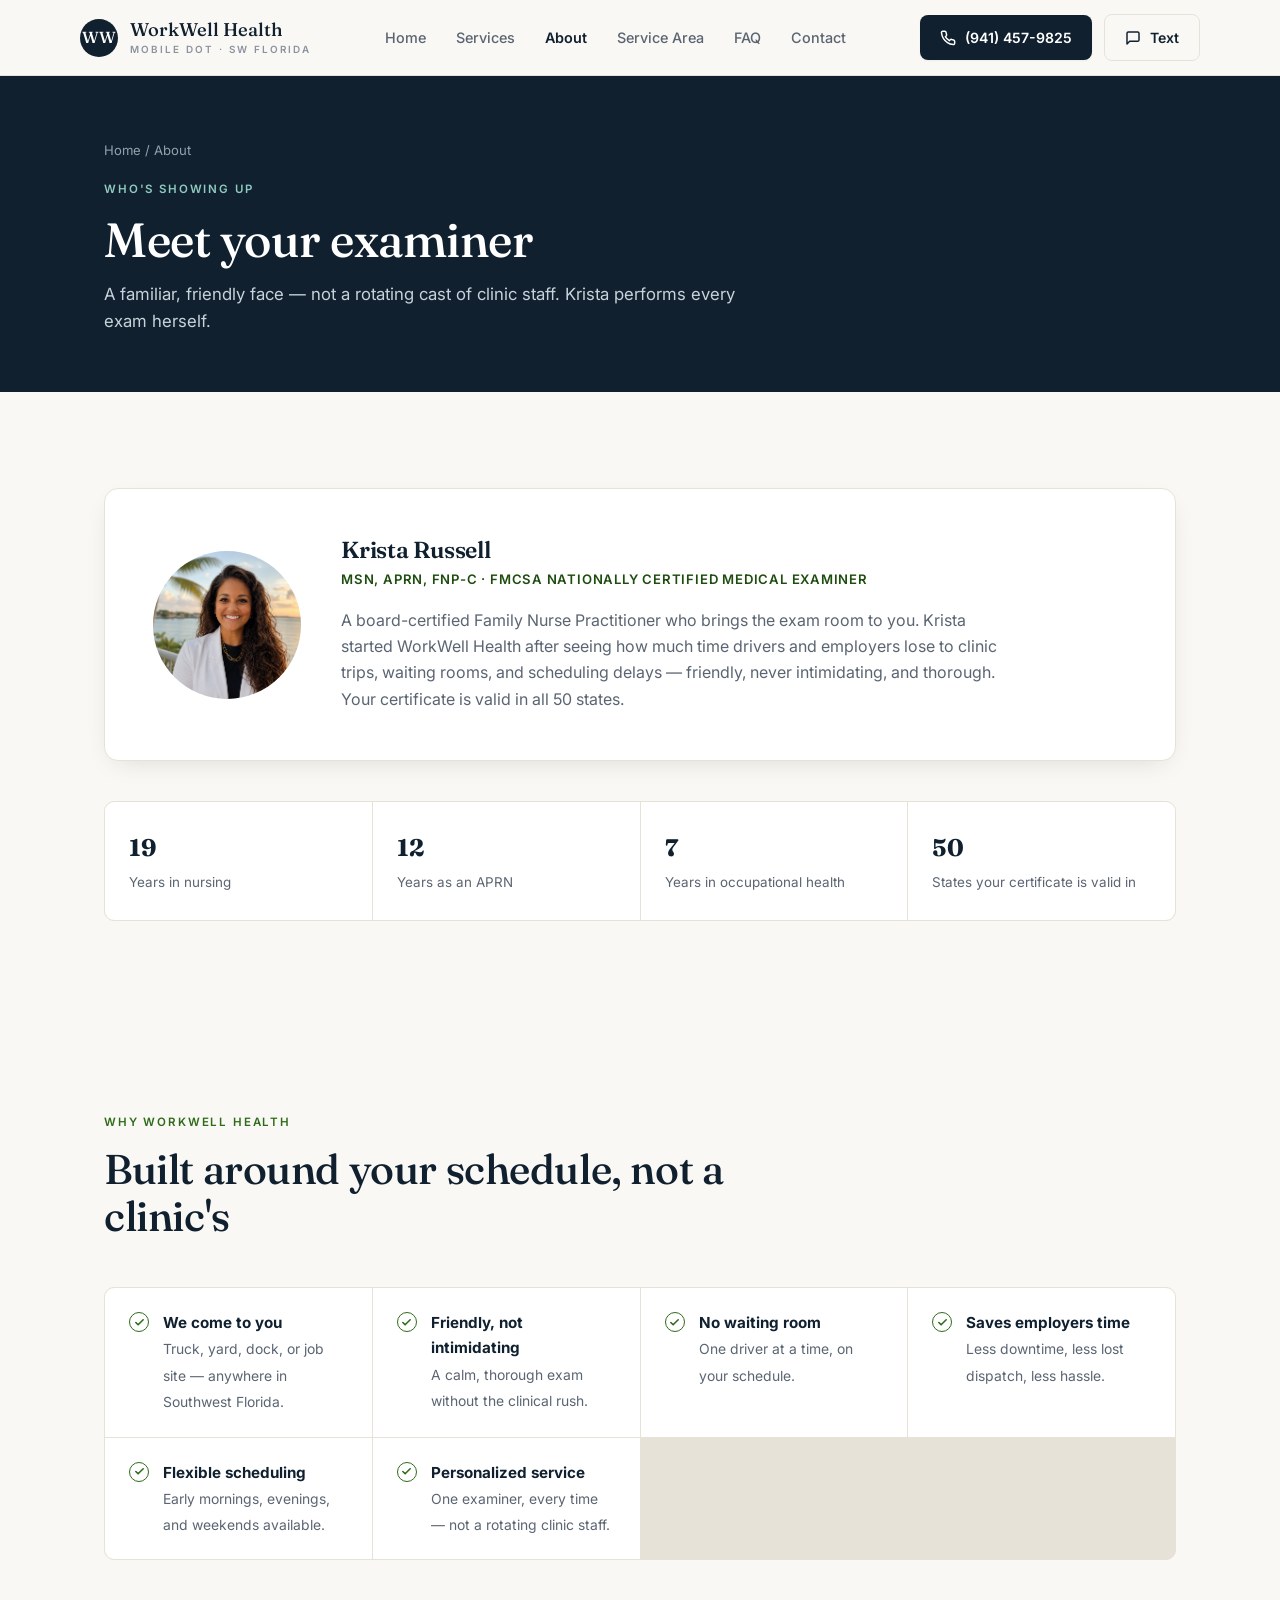
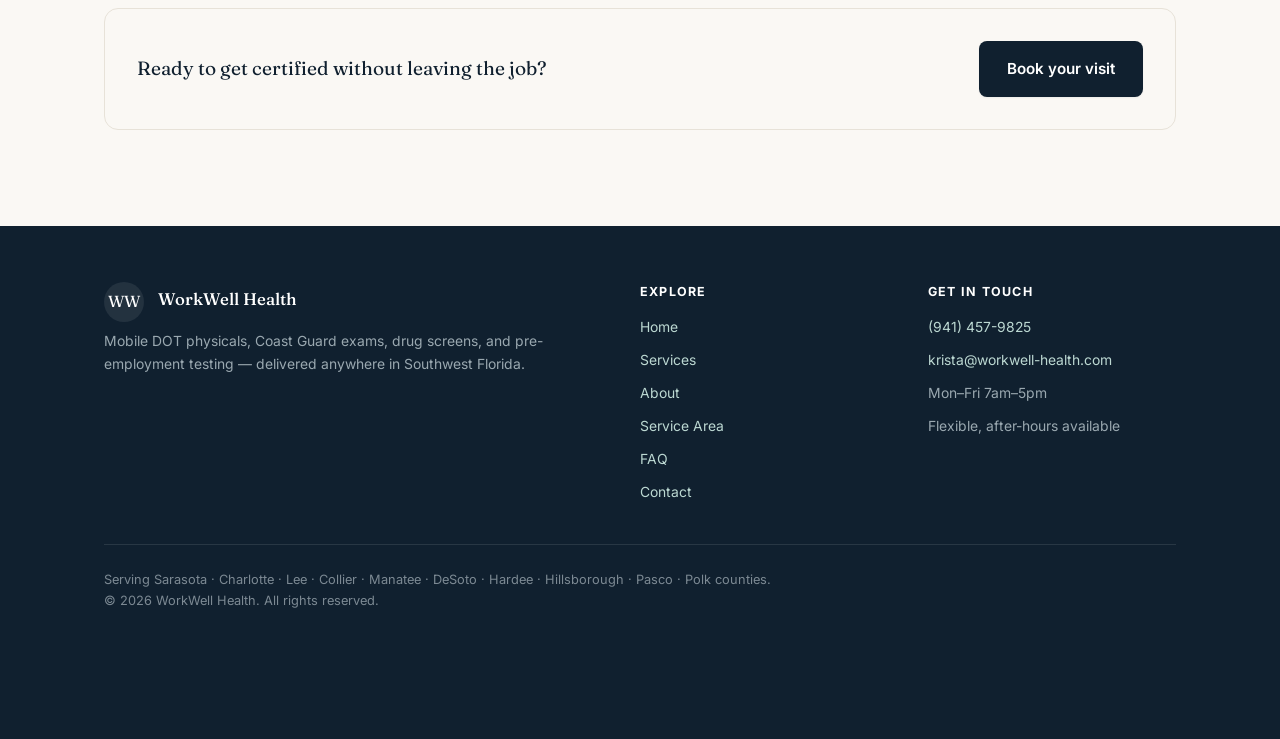
==== about.html @ 801986b7 "Add Text Us (sms:) option next to every Call button Header nav, mobile menu panel, mobile sticky cal" ====
<!DOCTYPE html>
<html lang="en">
<head>
  <meta charset="UTF-8" />
  <meta name="viewport" content="width=device-width, initial-scale=1.0" />

  <title>Meet Krista Russell, FNP-C | Your FMCSA Certified Examiner | WorkWell Health</title>
  <meta name="description" content="Krista Russell, MSN, APRN, FNP-C — a board-certified Family Nurse Practitioner and FMCSA Nationally Certified Medical Examiner with 19 years in nursing and 7 in occupational health, serving Southwest Florida." />
  <link rel="canonical" href="https://workwell-health.com/about.html" />
  <meta name="robots" content="index, follow" />

  <meta property="og:type" content="profile" />
  <meta property="og:title" content="Meet Krista Russell, FNP-C | WorkWell Health" />
  <meta property="og:description" content="Board-certified Family Nurse Practitioner and FMCSA Nationally Certified Medical Examiner serving Southwest Florida." />
  <meta property="og:url" content="https://workwell-health.com/about.html" />

  <link rel="preconnect" href="https://fonts.googleapis.com" />
  <link rel="preconnect" href="https://fonts.gstatic.com" crossorigin />
  <link href="https://fonts.googleapis.com/css2?family=Fraunces:opsz,wght@9..144,400;9..144,500;9..144,600&family=Inter:wght@400;500;600;700;800&display=swap" rel="stylesheet" />
  <link rel="stylesheet" href="styles.css" />

  <script type="application/ld+json">
  {
    "@context": "https://schema.org",
    "@type": "Person",
    "name": "Krista Russell",
    "honorificSuffix": "MSN, APRN, FNP-C",
    "jobTitle": "FMCSA Nationally Certified Medical Examiner",
    "worksFor": { "@type": "MedicalClinic", "name": "WorkWell Health" },
    "image": "https://workwell-health.com/assets/krista-headshot.jpg"
  }
  </script>
</head>
<body>

  <!-- ================= HEADER ================= -->
  <header>
    <div class="wrap nav">
      <a class="brand" href="index.html" aria-label="WorkWell Health home">
        <span class="mark">WW</span>
        <span class="brand-name">WorkWell Health<small>Mobile DOT · SW Florida</small></span>
      </a>
      <nav class="main-links" aria-label="Primary">
        <a href="index.html">Home</a>
        <a href="services.html">Services</a>
        <a href="about.html" aria-current="page">About</a>
        <a href="service-area.html">Service Area</a>
        <a href="faq.html">FAQ</a>
        <a href="contact.html">Contact</a>
      </nav>
      <div class="nav-actions">
        <a class="btn btn-primary" href="tel:+19414579825">
          <svg width="16" height="16" viewBox="0 0 24 24" fill="none" stroke="currentColor" stroke-width="2.2" stroke-linecap="round" stroke-linejoin="round"><path d="M22 16.9v3a2 2 0 0 1-2.2 2 19.8 19.8 0 0 1-8.6-3 19.5 19.5 0 0 1-6-6 19.8 19.8 0 0 1-3-8.7A2 2 0 0 1 4.1 2h3a2 2 0 0 1 2 1.7c.1 1 .4 2 .7 2.8a2 2 0 0 1-.4 2.1L8 10a16 16 0 0 0 6 6l1.4-1.4a2 2 0 0 1 2.1-.4c.9.3 1.9.6 2.8.7a2 2 0 0 1 1.7 2Z"/></svg>
          (941) 457-9825
        </a>
        <a class="btn btn-outline" href="sms:+19414579825" aria-label="Text WorkWell Health">
          <svg width="16" height="16" viewBox="0 0 24 24" fill="none" stroke="currentColor" stroke-width="2.2" stroke-linecap="round" stroke-linejoin="round"><path d="M21 15a2 2 0 0 1-2 2H7l-4 4V5a2 2 0 0 1 2-2h14a2 2 0 0 1 2 2z"/></svg>
          Text
        </a>
        <button class="menu-btn" id="menuBtn" aria-label="Open menu" aria-expanded="false" aria-controls="mobilePanel"><svg width="18" height="18" viewBox="0 0 24 24" fill="none" stroke="currentColor" stroke-width="2.2" stroke-linecap="round"><path d="M4 6h16M4 12h16M4 18h16"/></svg></button>
      </div>
    </div>
  </header>

  <div class="mobile-panel" id="mobilePanel" hidden>
    <a href="index.html">Home</a>
    <a href="services.html">Services</a>
    <a href="about.html">About</a>
    <a href="service-area.html">Service Area</a>
    <a href="faq.html">FAQ</a>
    <a href="contact.html">Contact</a>
    <a class="btn btn-cta" href="tel:+19414579825">Call (941) 457-9825</a>
    <a class="btn btn-outline" href="sms:+19414579825">Text (941) 457-9825</a>
  </div>

  <!-- ================= PAGE HEADER ================= -->
  <section class="page-header">
    <div class="wrap">
      <p class="breadcrumb"><a href="index.html">Home</a> / About</p>
      <p class="kicker">Who's showing up</p>
      <h1>Meet your examiner</h1>
      <p class="lede">A familiar, friendly face — not a rotating cast of clinic staff. Krista performs every exam herself.</p>
    </div>
  </section>

  <!-- ================= EXAMINER ================= -->
  <section class="examiner" id="examiner">
    <div class="wrap">
      <div class="card-ex reveal">
        <!-- Real headshot: drop the provided photo in at assets/krista-headshot.jpg -->
        <span class="avatar">
          <img src="assets/krista-headshot.jpg" alt="Krista Russell, FNP-C, WorkWell Health"
               onerror="this.style.display='none'; this.nextElementSibling.style.display='flex';" />
          <span class="avatar-fallback">KR</span>
        </span>
        <div class="who">
          <h3>Krista Russell</h3>
          <p class="creds">MSN, APRN, FNP-C · FMCSA Nationally Certified Medical Examiner</p>
          <p>A board-certified Family Nurse Practitioner who brings the exam room to you. Krista started WorkWell Health after seeing how much time drivers and employers lose to clinic trips, waiting rooms, and scheduling delays — friendly, never intimidating, and thorough. Your certificate is valid in all 50 states.</p>
        </div>
      </div>

      <div class="credentials-list reveal">
        <div class="item"><strong>19</strong><span>Years in nursing</span></div>
        <div class="item"><strong>12</strong><span>Years as an APRN</span></div>
        <div class="item"><strong>7</strong><span>Years in occupational health</span></div>
        <div class="item"><strong>50</strong><span>States your certificate is valid in</span></div>
      </div>
    </div>
  </section>

  <!-- ================= WHY WORKWELL ================= -->
  <section id="why">
    <div class="wrap">
      <div class="section-head">
        <p class="kicker reveal">Why WorkWell Health</p>
        <h2 class="reveal">Built around your schedule, not a clinic's</h2>
      </div>
      <div class="check-grid">
        <div class="check reveal"><span class="tick"><svg width="11" height="11" viewBox="0 0 24 24" fill="none" stroke="currentColor" stroke-width="3.5" stroke-linecap="round" stroke-linejoin="round"><path d="M20 6 9 17l-5-5"/></svg></span><div><strong>We come to you</strong><span>Truck, yard, dock, or job site — anywhere in Southwest Florida.</span></div></div>
        <div class="check reveal"><span class="tick"><svg width="11" height="11" viewBox="0 0 24 24" fill="none" stroke="currentColor" stroke-width="3.5" stroke-linecap="round" stroke-linejoin="round"><path d="M20 6 9 17l-5-5"/></svg></span><div><strong>Friendly, not intimidating</strong><span>A calm, thorough exam without the clinical rush.</span></div></div>
        <div class="check reveal"><span class="tick"><svg width="11" height="11" viewBox="0 0 24 24" fill="none" stroke="currentColor" stroke-width="3.5" stroke-linecap="round" stroke-linejoin="round"><path d="M20 6 9 17l-5-5"/></svg></span><div><strong>No waiting room</strong><span>One driver at a time, on your schedule.</span></div></div>
        <div class="check reveal"><span class="tick"><svg width="11" height="11" viewBox="0 0 24 24" fill="none" stroke="currentColor" stroke-width="3.5" stroke-linecap="round" stroke-linejoin="round"><path d="M20 6 9 17l-5-5"/></svg></span><div><strong>Saves employers time</strong><span>Less downtime, less lost dispatch, less hassle.</span></div></div>
        <div class="check reveal"><span class="tick"><svg width="11" height="11" viewBox="0 0 24 24" fill="none" stroke="currentColor" stroke-width="3.5" stroke-linecap="round" stroke-linejoin="round"><path d="M20 6 9 17l-5-5"/></svg></span><div><strong>Flexible scheduling</strong><span>Early mornings, evenings, and weekends available.</span></div></div>
        <div class="check reveal"><span class="tick"><svg width="11" height="11" viewBox="0 0 24 24" fill="none" stroke="currentColor" stroke-width="3.5" stroke-linecap="round" stroke-linejoin="round"><path d="M20 6 9 17l-5-5"/></svg></span><div><strong>Personalized service</strong><span>One examiner, every time — not a rotating clinic staff.</span></div></div>
      </div>
      <div class="faq-cta reveal">
        <p>Ready to get certified without leaving the job?</p>
        <a class="btn btn-primary" href="contact.html">Book your visit</a>
      </div>
    </div>
  </section>

  <!-- ================= FOOTER ================= -->
  <footer>
    <div class="wrap">
      <div class="f-grid">
        <div>
          <div class="f-brand">
            <span class="mark">WW</span>
            <strong>WorkWell Health</strong>
          </div>
          <p>Mobile DOT physicals, Coast Guard exams, drug screens, and pre-employment testing — delivered anywhere in Southwest Florida.</p>
        </div>
        <div>
          <h4>Explore</h4>
          <ul>
            <li><a href="index.html">Home</a></li>
            <li><a href="services.html">Services</a></li>
            <li><a href="about.html">About</a></li>
            <li><a href="service-area.html">Service Area</a></li>
            <li><a href="faq.html">FAQ</a></li>
            <li><a href="contact.html">Contact</a></li>
          </ul>
        </div>
        <div>
          <h4>Get in touch</h4>
          <ul>
            <li><a href="tel:+19414579825">(941) 457-9825</a></li>
            <li><a href="mailto:krista@workwell-health.com">krista@workwell-health.com</a></li>
            <li>Mon–Fri 7am–5pm</li>
            <li>Flexible, after-hours available</li>
          </ul>
        </div>
      </div>
      <div class="legal">
        Serving Sarasota · Charlotte · Lee · Collier · Manatee · DeSoto · Hardee · Hillsborough · Pasco · Polk counties.<br />
        © 2026 WorkWell Health. All rights reserved.
      </div>
    </div>
  </footer>

  <!-- ================= MOBILE STICKY CALL BAR ================= -->
  <div class="callbar" role="navigation" aria-label="Quick actions">
    <a class="btn btn-cta" href="tel:+19414579825">
      <svg width="16" height="16" viewBox="0 0 24 24" fill="none" stroke="currentColor" stroke-width="2.2" stroke-linecap="round" stroke-linejoin="round"><path d="M22 16.9v3a2 2 0 0 1-2.2 2 19.8 19.8 0 0 1-8.6-3 19.5 19.5 0 0 1-6-6 19.8 19.8 0 0 1-3-8.7A2 2 0 0 1 4.1 2h3a2 2 0 0 1 2 1.7c.1 1 .4 2 .7 2.8a2 2 0 0 1-.4 2.1L8 10a16 16 0 0 0 6 6l1.4-1.4a2 2 0 0 1 2.1-.4c.9.3 1.9.6 2.8.7a2 2 0 0 1 1.7 2Z"/></svg>
      Call Now
    </a>
    <a class="btn btn-outline" href="sms:+19414579825" style="background:#fff">Text</a>
    <a class="btn btn-outline" href="contact.html" style="background:#fff">Book Visit</a>
  </div>

  <script>
    const io = new IntersectionObserver((entries) => {
      for (const e of entries) if (e.isIntersecting) { e.target.classList.add("in"); io.unobserve(e.target); }
    }, { threshold: 0.12 });
    document.querySelectorAll(".reveal").forEach((el) => io.observe(el));
    const menuBtn = document.getElementById("menuBtn");
    const mobilePanel = document.getElementById("mobilePanel");
    if (menuBtn && mobilePanel) {
      menuBtn.addEventListener("click", () => {
        const isOpen = !mobilePanel.hidden;
        mobilePanel.hidden = isOpen;
        menuBtn.setAttribute("aria-expanded", String(!isOpen));
      });
      mobilePanel.querySelectorAll("a").forEach((a) => a.addEventListener("click", () => {
        mobilePanel.hidden = true;
        menuBtn.setAttribute("aria-expanded", "false");
      }));
    }
  </script>
</body>
</html>
---- styles.css ----
:root {
  /* Restrained, professional palette: deep navy ink, warm paper, one quiet accent */
  --ink: #10202f;
  --ink-2: #16324a;
  --teal: #2f6b1a;
  --teal-deep: #1f4d10;
  --gold: #b08a3e;
  --paper: #faf8f4;
  --card: #ffffff;
  --line: #e7e2d8;
  --muted: #5b6572;
  --muted-2: #8b93a0;
  --radius: 10px;
  --shadow-sm: 0 1px 2px rgba(16, 32, 47, .06);
  --shadow-md: 0 8px 28px -12px rgba(16, 32, 47, .18);
  --shadow-lg: 0 24px 60px -24px rgba(16, 32, 47, .28);
  --serif: "Fraunces", Georgia, serif;
  --sans: "Inter", system-ui, sans-serif;
}
* { margin: 0; padding: 0; box-sizing: border-box; }
html { scroll-behavior: smooth; }
body { font-family: var(--sans); color: var(--ink); background: var(--paper); line-height: 1.65; -webkit-font-smoothing: antialiased; font-size: 16px; }
img, svg { max-width: 100%; }
.wrap { max-width: 1120px; margin: 0 auto; padding: 0 24px; }

h1, h2, h3 { font-family: var(--serif); font-weight: 500; line-height: 1.12; letter-spacing: -.01em; color: var(--ink); }
h2 { font-size: clamp(1.9rem, 3.6vw, 2.6rem); }
h3 { font-size: 1.25rem; font-weight: 600; }
em { font-style: italic; color: var(--teal-deep); }
.kicker { font-weight: 600; text-transform: uppercase; letter-spacing: .16em; font-size: .72rem; color: var(--teal); margin-bottom: 14px; }
.lede { color: var(--muted); font-size: 1.05rem; max-width: 42rem; }
section { padding: 96px 0; position: relative; }
.section-head { max-width: 42rem; margin-bottom: 48px; }
.page-header { background: var(--ink); color: #fff; padding: 64px 0 56px; }
.page-header .kicker { color: #8fc9bf; }
.page-header h1 { color: #fff; font-size: clamp(2.1rem, 4.6vw, 3rem); }
.page-header .lede { color: #c7d3da; margin-top: 14px; }
.breadcrumb { font-size: .82rem; color: #93a2ab; margin-bottom: 18px; }
.breadcrumb a { color: #93a2ab; text-decoration: none; }
.breadcrumb a:hover { color: #fff; }

/* ============ BUTTONS ============ */
.btn { display: inline-flex; align-items: center; justify-content: center; gap: 9px;
  font-family: var(--sans); font-weight: 600; font-size: .95rem;
  padding: 15px 28px; border-radius: 8px; text-decoration: none; min-height: 54px;
  transition: transform .18s ease, box-shadow .18s ease, background-color .18s ease, border-color .18s ease, color .18s ease; }
.btn:active { transform: scale(.98); }
.btn-primary { background: var(--ink); color: #fff; box-shadow: var(--shadow-sm); }
.btn-primary:hover { background: var(--teal-deep); box-shadow: var(--shadow-md); transform: translateY(-1px); }
.btn-outline { background: transparent; color: var(--ink); border: 1.5px solid var(--line); }
.btn-outline:hover { border-color: var(--ink); }
.btn-on-dark { background: rgba(255,255,255,.08); color: #fff; border: 1.5px solid rgba(255,255,255,.28); backdrop-filter: blur(6px); }
.btn-on-dark:hover { background: rgba(255,255,255,.16); border-color: rgba(255,255,255,.5); }
.btn-cta { background: var(--gold); color: #241a05; box-shadow: var(--shadow-sm); }
.btn-cta:hover { background: #9c7834; transform: translateY(-1px); box-shadow: var(--shadow-md); }
.btn svg { flex: none; }
.btn-sm { padding: 10px 18px; min-height: 40px; font-size: .85rem; }

/* ============ HEADER / NAV ============ */
header { position: sticky; top: 0; z-index: 50; background: rgba(250, 248, 244, .92); backdrop-filter: blur(10px); border-bottom: 1px solid var(--line); }
.nav { display: flex; align-items: center; justify-content: space-between; gap: 16px; padding: 14px 0; }
.brand { display: flex; align-items: center; gap: 12px; text-decoration: none; }
.brand .mark { width: 38px; height: 38px; border-radius: 50%; background: var(--ink); color: #fff; display: grid; place-items: center;
  font-family: var(--serif); font-size: 1rem; font-weight: 500; flex: none; overflow: hidden; }
.brand .mark img { width: 100%; height: 100%; object-fit: cover; }
.brand-name { font-family: var(--serif); font-size: 1.15rem; font-weight: 500; color: var(--ink); line-height: 1.1; }
.brand-name small { display: block; font-family: var(--sans); font-weight: 600; font-size: .62rem; letter-spacing: .2em; color: var(--muted-2); text-transform: uppercase; margin-top: 4px; }

.main-links { display: flex; align-items: center; gap: 30px; }
.main-links a { font-size: .9rem; font-weight: 500; color: var(--muted); text-decoration: none; transition: color .15s ease; }
.main-links a:hover, .main-links a[aria-current="page"] { color: var(--ink); }
.main-links a[aria-current="page"] { font-weight: 600; }
.nav-actions { display: flex; align-items: center; gap: 12px; }
.nav .btn { font-size: .88rem; padding: 11px 20px; min-height: 44px; }

.menu-btn { display: none; width: 40px; height: 40px; border-radius: 8px; border: 1.5px solid var(--line); background: transparent; cursor: pointer; align-items: center; justify-content: center; color: var(--ink); }
.menu-btn[aria-expanded="true"] { border-color: var(--ink); }
/* Rendered as a direct child of <body> (not inside header) so its fixed
   positioning isn't trapped by the header's backdrop-filter containing block. */
.mobile-panel { position: fixed; inset: 0; background: var(--paper); z-index: 70; padding: 88px 24px 24px; overflow-y: auto; }
.mobile-panel[hidden] { display: none; }
.mobile-panel a { display: block; padding: 16px 4px; font-size: 1.05rem; font-weight: 600; color: var(--ink); text-decoration: none; border-bottom: 1px solid var(--line); }
.mobile-panel .btn { margin-top: 20px; width: 100%; }

/* ============ HERO (home) ============ */
.hero {
  background-image:
    linear-gradient(155deg, rgba(16,32,47,.95) 0%, rgba(22,50,74,.9) 55%, rgba(27,61,79,.62) 100%),
    url("assets/hero-highway.jpg");
  background-size: cover, cover;
  background-position: center, center 65%;
  background-repeat: no-repeat, no-repeat;
  color: #fff; overflow: hidden;
}
.hero-inner { position: relative; padding: 108px 0 100px; }
.hero-glow { position: absolute; top: -220px; right: -160px; width: 620px; height: 620px; border-radius: 50%;
  background: radial-gradient(circle, rgba(15,109,99,.55) 0%, rgba(15,109,99,0) 70%); filter: blur(10px); pointer-events: none; }
.hero-glow.g2 { top: auto; bottom: -260px; left: -200px; right: auto; width: 520px; height: 520px;
  background: radial-gradient(circle, rgba(176,138,62,.28) 0%, rgba(176,138,62,0) 70%); }
.hero-content { position: relative; z-index: 1; max-width: 40rem; }
.hero .eyebrow { display: inline-flex; align-items: center; gap: 9px; font-size: .74rem; font-weight: 600; text-transform: uppercase;
  letter-spacing: .18em; color: #bcd8d2; }
.hero .eyebrow .dot { width: 6px; height: 6px; border-radius: 50%; background: var(--gold); }
.hero h1 { font-size: clamp(2.5rem, 5.6vw, 3.9rem); color: #fff; margin: 22px 0 20px; }
.hero .sub { font-size: clamp(1.02rem, 1.8vw, 1.18rem); color: #c7d3da; max-width: 34rem; margin-bottom: 36px; line-height: 1.7; }
.hero .cta-row { display: flex; flex-wrap: wrap; gap: 14px; margin-bottom: 52px; }
.hero .facts { display: grid; grid-template-columns: repeat(3, auto); gap: 40px; border-top: 1px solid rgba(255,255,255,.14); padding-top: 32px; }
.hero .facts .fact strong { display: block; font-family: var(--serif); font-size: 1.7rem; font-weight: 500; color: #fff; }
.hero .facts .fact span { font-size: .8rem; color: #a9bac2; }

/* ============ QUICK LINKS (home) ============ */
.quicklinks { background: var(--card); }
.ql-grid { display: grid; grid-template-columns: repeat(auto-fit, minmax(220px, 1fr)); gap: 1px; background: var(--line); border: 1px solid var(--line); border-radius: var(--radius); overflow: hidden; }
.ql-card { background: var(--card); padding: 30px 26px; text-decoration: none; color: var(--ink); transition: background-color .2s ease; display: flex; flex-direction: column; gap: 14px; }
.ql-card:hover { background: var(--paper); }
.ql-card .ico { width: 40px; height: 40px; border-radius: 50%; background: rgba(15,109,99,.09); display: grid; place-items: center; color: var(--teal-deep); }
.ql-card h3 { font-size: 1.05rem; }
.ql-card p { font-size: .87rem; color: var(--muted); flex: 1; }
.ql-card .go { font-size: .82rem; font-weight: 600; color: var(--teal-deep); display: inline-flex; align-items: center; gap: 6px; }

/* ============ TRUST BAND ============ */
.band { background: var(--card); border-bottom: 1px solid var(--line); padding: 28px 0; }
.band .wrap { display: flex; flex-wrap: wrap; justify-content: center; gap: 14px 44px; }
.band span { display: inline-flex; align-items: center; gap: 9px; font-size: .84rem; font-weight: 500; color: var(--muted); white-space: nowrap; }
.band svg { color: var(--teal); flex: none; }

/* ============ STEPS ============ */
.steps-grid { display: grid; grid-template-columns: repeat(auto-fit, minmax(260px, 1fr)); gap: 2px; background: var(--line); border: 1px solid var(--line); border-radius: var(--radius); overflow: hidden; }
.step { background: var(--card); padding: 40px 32px; }
.step .num { font-family: var(--serif); font-size: .95rem; color: var(--teal); font-weight: 500; margin-bottom: 18px; }
.step h3 { margin-bottom: 10px; }
.step p { color: var(--muted); font-size: .95rem; }

/* ============ SERVICES ============ */
.services { background: var(--card); }
.svc-grid { display: grid; grid-template-columns: repeat(auto-fit, minmax(230px, 1fr)); gap: 1px; background: var(--line); border: 1px solid var(--line); border-radius: var(--radius); overflow: hidden; }
.svc { background: var(--card); padding: 32px 28px; transition: background-color .2s ease; }
.svc:hover { background: var(--paper); }
.svc .ico { width: 40px; height: 40px; border-radius: 50%; background: rgba(15,109,99,.09); display: grid; place-items: center; color: var(--teal-deep); margin-bottom: 20px; }
.svc h3 { font-size: 1.08rem; margin-bottom: 8px; }
.svc p { font-size: .9rem; color: var(--muted); }
.svc .tag { display: inline-block; margin-top: 16px; font-size: .78rem; font-weight: 600; letter-spacing: .03em; color: var(--gold); }

/* ============ EXAMINER ============ */
.examiner .card-ex { display: flex; flex-wrap: wrap; gap: 40px; align-items: center; background: var(--card); border: 1px solid var(--line);
  border-radius: 14px; padding: 48px; box-shadow: var(--shadow-md); }
.avatar { width: 148px; height: 148px; border-radius: 50%; flex: none; background: var(--ink); color: #fff; display: grid; place-items: center;
  font-family: var(--serif); font-size: 2.2rem; font-weight: 500; overflow: hidden; position: relative; }
.avatar img { width: 100%; height: 100%; object-fit: cover; }
.avatar-fallback { display: none; align-items: center; justify-content: center; width: 100%; height: 100%; position: absolute; inset: 0; }
.card-ex .who h3 { font-size: 1.45rem; }
.card-ex .who .creds { font-weight: 600; color: var(--teal-deep); font-size: .82rem; text-transform: uppercase; letter-spacing: .06em; margin: 6px 0 16px; }
.card-ex .who p { color: var(--muted); max-width: 42rem; }
.credentials-list { display: grid; grid-template-columns: repeat(auto-fit, minmax(200px, 1fr)); gap: 1px; background: var(--line); border: 1px solid var(--line); border-radius: var(--radius); overflow: hidden; margin-top: 40px; }
.credentials-list .item { background: var(--card); padding: 26px 24px; }
.credentials-list .item strong { display: block; font-family: var(--serif); font-size: 1.5rem; color: var(--ink); }
.credentials-list .item span { font-size: .84rem; color: var(--muted); }

/* ============ SERVICE AREA ============ */
.area { background: var(--ink); color: #fff; }
.area .section-head { max-width: 46rem; }
.area .kicker { color: #8fc9bf; }
.area h2 { color: #fff; }
.area .lede { color: #b7c3ca; }
.chips { display: flex; flex-wrap: wrap; gap: 10px; margin-top: 36px; }
.chips span, .chips a { background: rgba(255,255,255,.06); border: 1px solid rgba(255,255,255,.16); border-radius: 6px; padding: 9px 16px; font-weight: 500; font-size: .87rem; color: #dfe6ea; text-decoration: none; }
.chips span.hot, .chips a.hot { background: rgba(176,138,62,.16); border-color: rgba(176,138,62,.5); color: #f0dcae; }
.area p.counties { margin-top: 28px; color: #93a2ab; font-size: .88rem; max-width: 44rem; }
.county-grid { display: grid; grid-template-columns: repeat(auto-fit, minmax(200px, 1fr)); gap: 1px; background: rgba(255,255,255,.1); border: 1px solid rgba(255,255,255,.1); border-radius: var(--radius); overflow: hidden; margin-top: 40px; }
.county-grid .item { background: rgba(255,255,255,.03); padding: 22px 24px; }
.county-grid .item strong { display: block; font-size: 1rem; color: #fff; margin-bottom: 4px; }
.county-grid .item span { font-size: .82rem; color: #93a2ab; }

/* ============ EXPLODED FLORIDA COUNTY MAP (real GIS boundaries) ============ */
.fl-map-wrap { margin-top: 48px; }
.map-caption { font-size: .84rem; color: #93a2ab; margin-bottom: 22px; }
.fl-map-inner { position: relative; max-width: 620px; }
.fl-map { width: 100%; height: auto; display: block; overflow: visible; }

.fl-bg-county { fill: rgba(255,255,255,.045); stroke: rgba(255,255,255,.14); stroke-width: 1; }

.county-path { fill: rgba(15,109,99,.55); stroke: rgba(223,230,234,.55); stroke-width: 1.1; cursor: pointer;
  transition: transform .22s cubic-bezier(.16,1,.3,1), fill .15s ease, stroke .15s ease, opacity .2s ease, filter .22s ease;
  transform-box: fill-box; }
.county-path:focus-visible { outline: 2px solid var(--gold); outline-offset: 1px; }
.county-path.is-open { fill: var(--gold); stroke: #fff; stroke-width: 1.4;
  filter: drop-shadow(0 14px 22px rgba(0,0,0,.55));
  transform: translate(var(--ex, 0px), var(--ey, 0px)) scale(1.05); }
.fl-covered.has-open .county-path:not(.is-open) { opacity: .5; }

/* pointer-events:none on the card itself so it never blocks clicks on a county shape it happens to
   overlap — only the CTA button (pointer-events:auto) is actually clickable. */
.fl-popover { position: absolute; width: 220px; background: var(--card); color: var(--ink); border-radius: 10px; padding: 16px;
  text-align: left; box-shadow: var(--shadow-lg); z-index: 20; pointer-events: none; }
.fl-popover strong { display: block; font-family: var(--serif); font-size: 1.05rem; color: var(--ink); margin-bottom: 6px; }
.fl-popover p { font-size: .84rem; color: var(--muted); margin-bottom: 12px; line-height: 1.5; }
.fl-popover .btn { width: 100%; pointer-events: auto; }

@media (max-width: 600px) {
  .fl-map-inner { max-width: 100%; }
}

/* ============ CHECKLIST ============ */
.check-grid { display: grid; grid-template-columns: repeat(auto-fit, minmax(255px, 1fr)); gap: 1px; background: var(--line); border: 1px solid var(--line); border-radius: var(--radius); overflow: hidden; }
.check { display: flex; gap: 14px; align-items: flex-start; background: var(--card); padding: 22px 24px; }
.check .tick { width: 20px; height: 20px; border-radius: 50%; border: 1.5px solid var(--teal); color: var(--teal); display: grid; place-items: center; flex: none; margin-top: 2px; }
.check strong { display: block; font-size: .95rem; }
.check span { font-size: .87rem; color: var(--muted); }

/* ============ REVIEWS ============ */
.reviews-grid { display: grid; grid-template-columns: repeat(auto-fit, minmax(260px, 1fr)); gap: 24px; }
.review { background: var(--card); border: 1px solid var(--line); border-radius: 12px; padding: 32px 28px; }
.review .stars { color: var(--gold); letter-spacing: 3px; font-size: .95rem; margin-bottom: 16px; }
.review p { font-size: .96rem; color: var(--ink); font-family: var(--serif); font-weight: 400; line-height: 1.55; }
.review .who { margin-top: 18px; font-weight: 600; font-size: .85rem; color: var(--ink); font-family: var(--sans); }
.review .who small { display: block; font-weight: 500; color: var(--muted-2); }
.demo-note { text-align: center; margin-top: 24px; font-size: .78rem; color: var(--muted-2); }

/* ============ FAQ ============ */
.faq details { border-bottom: 1px solid var(--line); }
.faq details:first-child { border-top: 1px solid var(--line); }
.faq summary { cursor: pointer; list-style: none; display: flex; justify-content: space-between; align-items: center; gap: 20px;
  padding: 26px 4px; font-weight: 600; font-size: 1.02rem; color: var(--ink); min-height: 30px; }
.faq summary::-webkit-details-marker { display: none; }
.faq summary::after { content: "+"; font-family: var(--serif); font-size: 1.5rem; font-weight: 400; color: var(--teal); transition: transform .2s ease; flex: none; }
.faq details[open] summary::after { transform: rotate(45deg); }
.faq details p { padding: 0 4px 26px; color: var(--muted); max-width: 42rem; }
.faq-cta { margin-top: 48px; background: var(--paper); border: 1px solid var(--line); border-radius: 14px; padding: 32px; display: flex; flex-wrap: wrap; align-items: center; justify-content: space-between; gap: 20px; }
.faq-cta p { font-family: var(--serif); font-size: 1.2rem; }

/* ============ CONTACT ============ */
.contact { background: var(--card); }
.contact-grid { display: grid; grid-template-columns: 1fr 1fr; gap: 56px; align-items: start; }
.contact .lead-in { color: var(--muted); font-weight: 500; }
.contact .big-phone { font-family: var(--serif); font-size: clamp(1.9rem, 3.6vw, 2.6rem); font-weight: 500; text-decoration: none; color: var(--ink); display: inline-block; margin: 10px 0 6px; }
.contact .big-phone:hover { color: var(--teal-deep); }
.contact .hours { color: var(--muted); font-size: .93rem; margin-bottom: 28px; line-height: 1.8; }
.contact .hours a { color: var(--teal-deep); font-weight: 600; text-decoration: none; }
form { background: var(--paper); border: 1px solid var(--line); border-radius: 14px; padding: 36px 32px; }
form label { display: block; font-weight: 600; font-size: .78rem; margin: 18px 0 7px; color: var(--ink); text-transform: uppercase; letter-spacing: .05em; }
form label:first-of-type { margin-top: 0; }
form input, form select { width: 100%; padding: 14px 15px; font-size: .96rem; font-family: var(--sans); border: 1.5px solid var(--line); border-radius: 8px; background: var(--card); min-height: 50px; color: var(--ink); }
form input:focus, form select:focus { outline: none; border-color: var(--teal); box-shadow: 0 0 0 3px rgba(15,109,99,.12); }
form button { width: 100%; margin-top: 24px; border: 0; cursor: pointer; }
.form-note { font-size: .76rem; color: var(--muted-2); margin-top: 14px; text-align: center; }

/* ============ FOOTER ============ */
footer { background: var(--ink); color: #9aa8b0; padding: 56px 0 128px; font-size: .87rem; }
footer .f-grid { display: grid; grid-template-columns: 2fr 1fr 1fr; gap: 28px 40px; }
footer .f-brand { display: flex; align-items: center; gap: 14px; max-width: 22rem; margin-bottom: 8px; }
footer .mark { width: 40px; height: 40px; border-radius: 50%; background: rgba(255,255,255,.08); color: #fff; display: grid; place-items: center; font-family: var(--serif); font-size: 1rem; flex: none; overflow: hidden; }
footer .mark img { width: 100%; height: 100%; object-fit: cover; }
footer strong { color: #fff; font-family: var(--serif); font-weight: 500; font-size: 1.05rem; display: block; margin-bottom: 4px; }
footer a { color: #bcd8d2; text-decoration: none; }
footer a:hover { text-decoration: underline; }
footer h4 { font-family: var(--sans); font-size: .78rem; font-weight: 700; text-transform: uppercase; letter-spacing: .1em; color: #fff; margin-bottom: 14px; }
footer ul { list-style: none; display: flex; flex-direction: column; gap: 10px; }
footer .legal { margin-top: 40px; padding-top: 24px; border-top: 1px solid rgba(255,255,255,.1); font-size: .8rem; color: #7c8993; }

/* ============ MOBILE STICKY CALL BAR ============ */
.callbar { position: fixed; bottom: 0; left: 0; right: 0; z-index: 60; display: none; gap: 10px; padding: 10px 14px calc(10px + env(safe-area-inset-bottom));
  background: rgba(16, 32, 47, .96); backdrop-filter: blur(10px); box-shadow: 0 -4px 20px rgba(0,0,0,.25); }
.callbar .btn { flex: 1; font-size: .92rem; padding: 13px 10px; min-height: 50px; }

/* ============ REVEAL ============ */
.reveal { opacity: 0; transform: translateY(18px); transition: opacity .6s cubic-bezier(.16,1,.3,1), transform .6s cubic-bezier(.16,1,.3,1); }
.reveal.in { opacity: 1; transform: none; }
@media (prefers-reduced-motion: reduce) { .reveal { opacity: 1; transform: none; transition: none; } }

@media (max-width: 900px) {
  .main-links { display: none; }
  .menu-btn { display: inline-flex; }
}

@media (max-width: 760px) {
  section { padding: 64px 0; }
  .callbar { display: flex; }
  .nav .btn-primary, .nav .btn-outline { display: none; }
  .contact-grid { grid-template-columns: 1fr; gap: 36px; }
  .hero-inner { padding: 64px 0 80px; }
  .hero .cta-row .btn { width: 100%; }
  .hero .facts { grid-template-columns: 1fr; gap: 20px; }
  .card-ex { padding: 32px 24px; flex-direction: column; text-align: center; }
  .card-ex .who p { max-width: none; }
  footer .f-grid { grid-template-columns: 1fr; }
  .faq-cta { flex-direction: column; align-items: flex-start; }
}
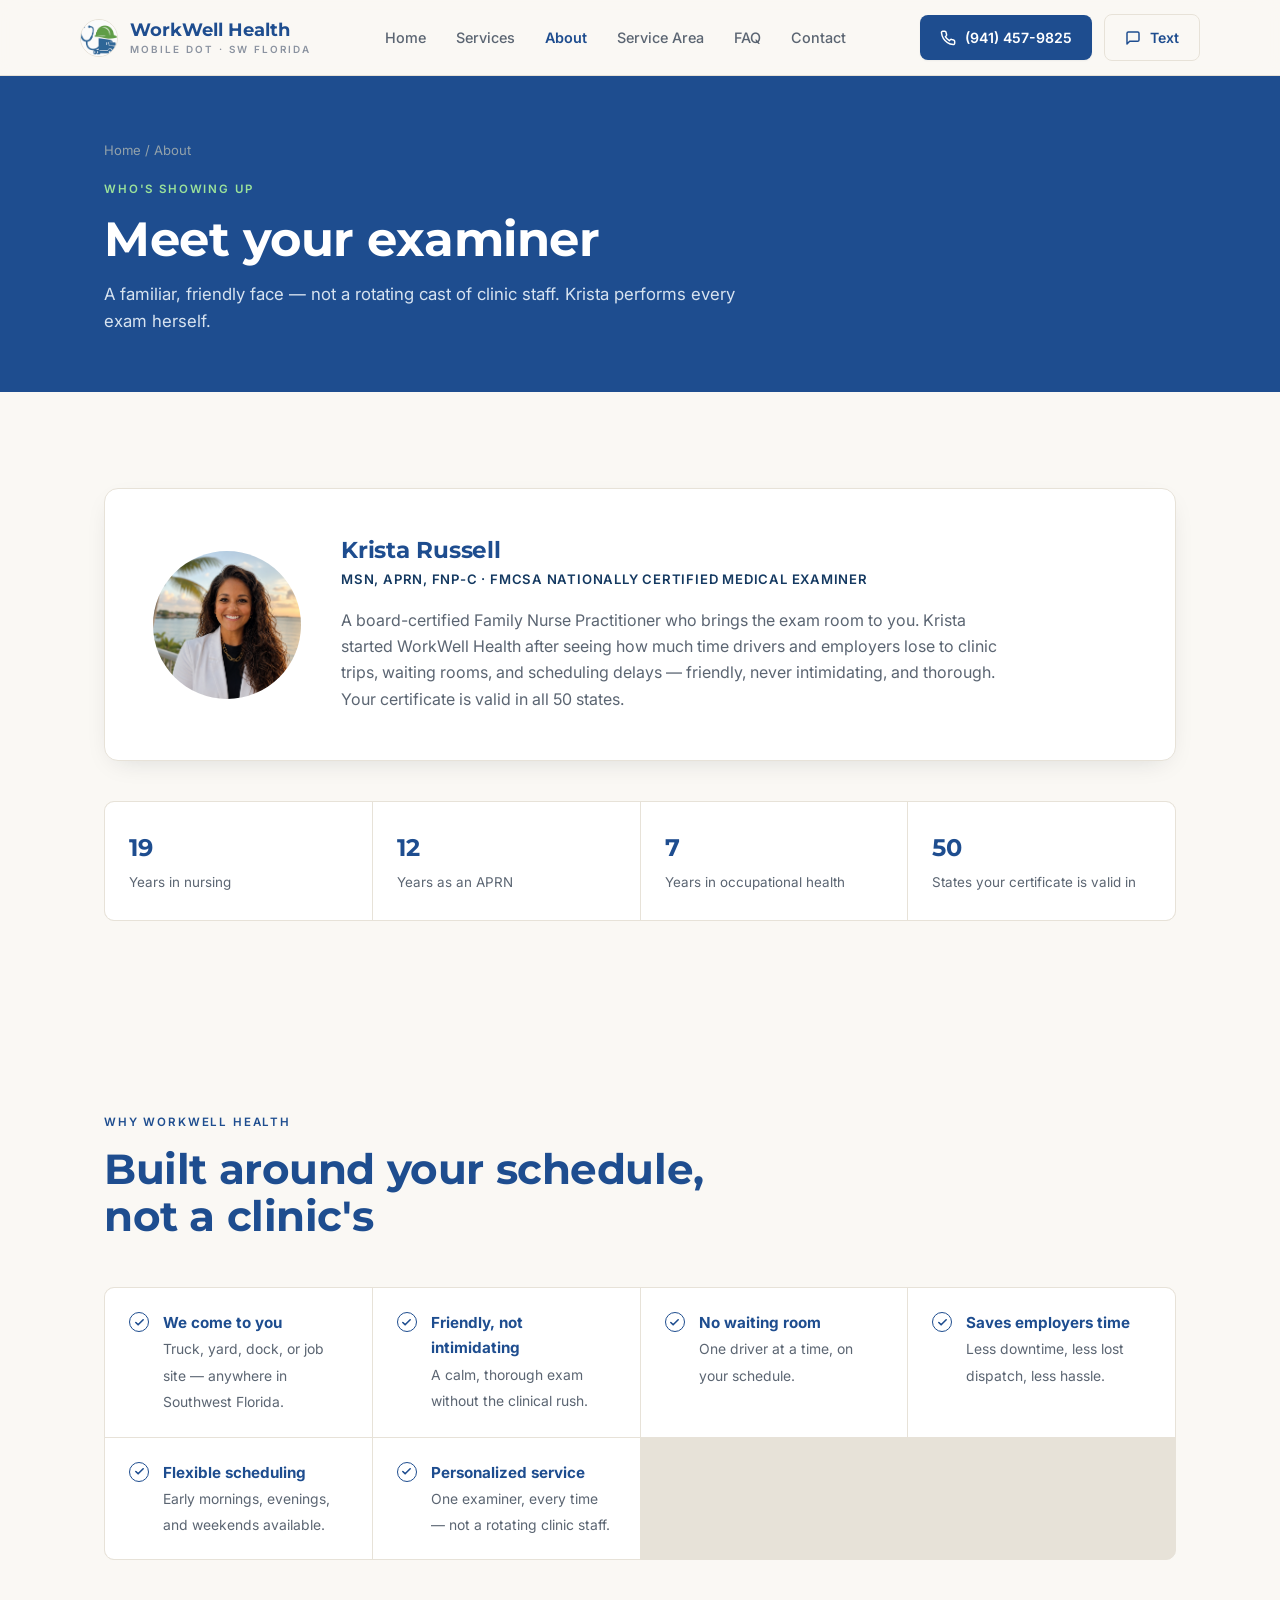
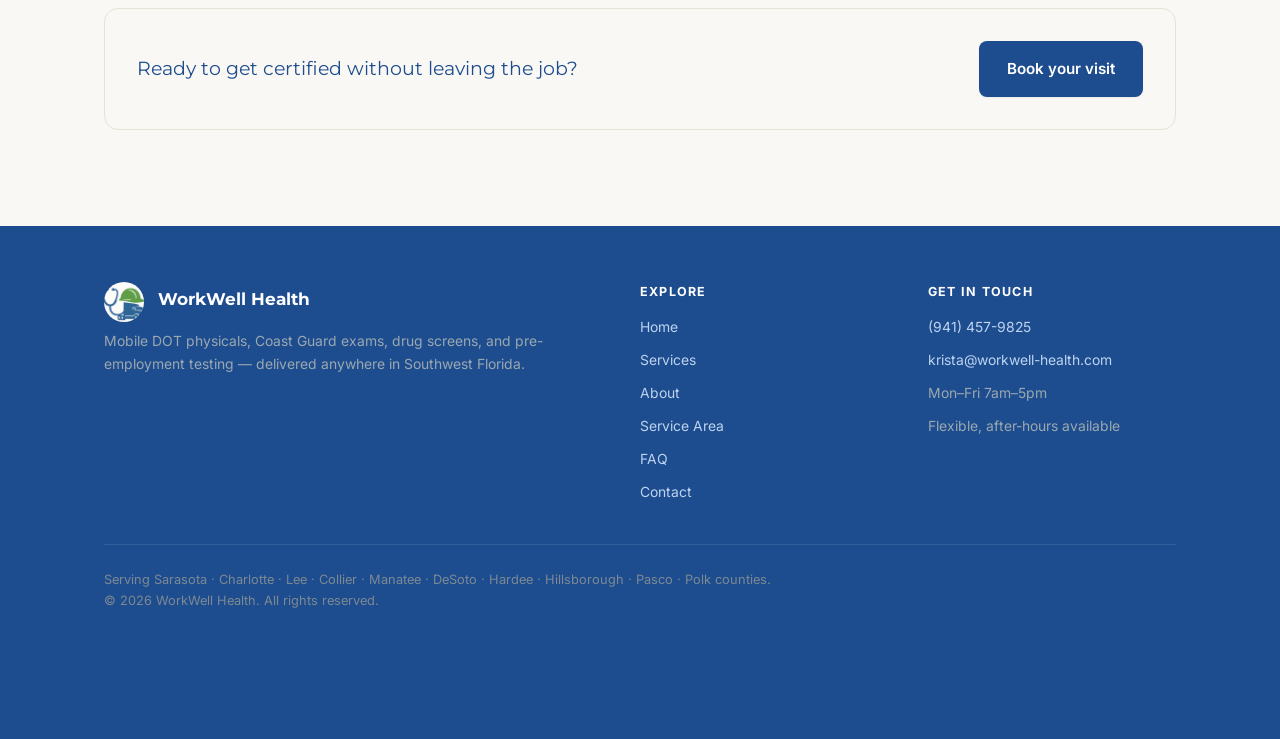
==== commit 94357c05: "Use the real logo across every page, swap font imports, add favicon Cropped the icon mark (stethosco" ====
--- a/about.html
+++ b/about.html
@@ -16,8 +16,9 @@
 
   <link rel="preconnect" href="https://fonts.googleapis.com" />
   <link rel="preconnect" href="https://fonts.gstatic.com" crossorigin />
-  <link href="https://fonts.googleapis.com/css2?family=Fraunces:opsz,wght@9..144,400;9..144,500;9..144,600&family=Inter:wght@400;500;600;700;800&display=swap" rel="stylesheet" />
+  <link href="https://fonts.googleapis.com/css2?family=Montserrat:wght@400;500;600;700;800&family=Inter:wght@400;500;600;700;800&display=swap" rel="stylesheet" />
   <link rel="stylesheet" href="styles.css" />
+  <link rel="icon" href="assets/logo-icon.png" type="image/png" />
 
   <script type="application/ld+json">
   {
@@ -37,7 +38,7 @@
   <header>
     <div class="wrap nav">
       <a class="brand" href="index.html" aria-label="WorkWell Health home">
-        <span class="mark">WW</span>
+        <span class="mark"><img src="assets/logo-icon.png" alt="WorkWell Health logo" /></span>
         <span class="brand-name">WorkWell Health<small>Mobile DOT · SW Florida</small></span>
       </a>
       <nav class="main-links" aria-label="Primary">
@@ -137,7 +138,7 @@
       <div class="f-grid">
         <div>
           <div class="f-brand">
-            <span class="mark">WW</span>
+            <span class="mark"><img src="assets/logo-icon.png" alt="WorkWell Health logo" /></span>
             <strong>WorkWell Health</strong>
           </div>
           <p>Mobile DOT physicals, Coast Guard exams, drug screens, and pre-employment testing — delivered anywhere in Southwest Florida.</p>
--- a/styles.css
+++ b/styles.css
@@ -1,10 +1,10 @@
 :root {
-  /* Restrained, professional palette: deep navy ink, warm paper, one quiet accent */
-  --ink: #10202f;
-  --ink-2: #16324a;
-  --teal: #2f6b1a;
-  --teal-deep: #1f4d10;
-  --gold: #b08a3e;
+  /* WorkWell Health brand palette: primary blue + primary green from the official logo package */
+  --ink: #1e4d8f;
+  --ink-2: #163a68;
+  --teal: #1e4d8f;
+  --teal-deep: #143961;
+  --gold: #4caf50;
   --paper: #faf8f4;
   --card: #ffffff;
   --line: #e7e2d8;
@@ -14,7 +14,7 @@
   --shadow-sm: 0 1px 2px rgba(16, 32, 47, .06);
   --shadow-md: 0 8px 28px -12px rgba(16, 32, 47, .18);
   --shadow-lg: 0 24px 60px -24px rgba(16, 32, 47, .28);
-  --serif: "Fraunces", Georgia, serif;
+  --serif: "Montserrat", Arial, sans-serif;
   --sans: "Inter", system-ui, sans-serif;
 }
 * { margin: 0; padding: 0; box-sizing: border-box; }
@@ -23,18 +23,18 @@
 img, svg { max-width: 100%; }
 .wrap { max-width: 1120px; margin: 0 auto; padding: 0 24px; }
 
-h1, h2, h3 { font-family: var(--serif); font-weight: 500; line-height: 1.12; letter-spacing: -.01em; color: var(--ink); }
+h1, h2, h3 { font-family: var(--serif); font-weight: 700; line-height: 1.12; letter-spacing: -.01em; color: var(--ink); }
 h2 { font-size: clamp(1.9rem, 3.6vw, 2.6rem); }
-h3 { font-size: 1.25rem; font-weight: 600; }
-em { font-style: italic; color: var(--teal-deep); }
+h3 { font-size: 1.25rem; font-weight: 700; }
+em { font-style: italic; color: var(--gold); }
 .kicker { font-weight: 600; text-transform: uppercase; letter-spacing: .16em; font-size: .72rem; color: var(--teal); margin-bottom: 14px; }
 .lede { color: var(--muted); font-size: 1.05rem; max-width: 42rem; }
 section { padding: 96px 0; position: relative; }
 .section-head { max-width: 42rem; margin-bottom: 48px; }
 .page-header { background: var(--ink); color: #fff; padding: 64px 0 56px; }
-.page-header .kicker { color: #8fc9bf; }
+.page-header .kicker { color: #9be29a; }
 .page-header h1 { color: #fff; font-size: clamp(2.1rem, 4.6vw, 3rem); }
-.page-header .lede { color: #c7d3da; margin-top: 14px; }
+.page-header .lede { color: #d7e3f0; margin-top: 14px; }
 .breadcrumb { font-size: .82rem; color: #93a2ab; margin-bottom: 18px; }
 .breadcrumb a { color: #93a2ab; text-decoration: none; }
 .breadcrumb a:hover { color: #fff; }
@@ -52,7 +52,7 @@
 .btn-on-dark { background: rgba(255,255,255,.08); color: #fff; border: 1.5px solid rgba(255,255,255,.28); backdrop-filter: blur(6px); }
 .btn-on-dark:hover { background: rgba(255,255,255,.16); border-color: rgba(255,255,255,.5); }
 .btn-cta { background: var(--gold); color: #241a05; box-shadow: var(--shadow-sm); }
-.btn-cta:hover { background: #9c7834; transform: translateY(-1px); box-shadow: var(--shadow-md); }
+.btn-cta:hover { background: #3d8b40; transform: translateY(-1px); box-shadow: var(--shadow-md); }
 .btn svg { flex: none; }
 .btn-sm { padding: 10px 18px; min-height: 40px; font-size: .85rem; }
 
@@ -60,10 +60,10 @@
 header { position: sticky; top: 0; z-index: 50; background: rgba(250, 248, 244, .92); backdrop-filter: blur(10px); border-bottom: 1px solid var(--line); }
 .nav { display: flex; align-items: center; justify-content: space-between; gap: 16px; padding: 14px 0; }
 .brand { display: flex; align-items: center; gap: 12px; text-decoration: none; }
-.brand .mark { width: 38px; height: 38px; border-radius: 50%; background: var(--ink); color: #fff; display: grid; place-items: center;
-  font-family: var(--serif); font-size: 1rem; font-weight: 500; flex: none; overflow: hidden; }
+.brand .mark { width: 38px; height: 38px; border-radius: 50%; background: #fff; color: #fff; display: grid; place-items: center;
+  font-family: var(--serif); font-size: 1rem; font-weight: 500; flex: none; overflow: hidden; border: 1px solid var(--line); }
 .brand .mark img { width: 100%; height: 100%; object-fit: cover; }
-.brand-name { font-family: var(--serif); font-size: 1.15rem; font-weight: 500; color: var(--ink); line-height: 1.1; }
+.brand-name { font-family: var(--serif); font-size: 1.15rem; font-weight: 700; color: var(--ink); line-height: 1.1; }
 .brand-name small { display: block; font-family: var(--sans); font-weight: 600; font-size: .62rem; letter-spacing: .2em; color: var(--muted-2); text-transform: uppercase; margin-top: 4px; }
 
 .main-links { display: flex; align-items: center; gap: 30px; }
@@ -85,7 +85,7 @@
 /* ============ HERO (home) ============ */
 .hero {
   background-image:
-    linear-gradient(155deg, rgba(16,32,47,.95) 0%, rgba(22,50,74,.9) 55%, rgba(27,61,79,.62) 100%),
+    linear-gradient(155deg, rgba(30,77,143,.95) 0%, rgba(23,66,120,.9) 55%, rgba(26,72,110,.62) 100%),
     url("assets/hero-highway.jpg");
   background-size: cover, cover;
   background-position: center, center 65%;
@@ -94,15 +94,15 @@
 }
 .hero-inner { position: relative; padding: 108px 0 100px; }
 .hero-glow { position: absolute; top: -220px; right: -160px; width: 620px; height: 620px; border-radius: 50%;
-  background: radial-gradient(circle, rgba(15,109,99,.55) 0%, rgba(15,109,99,0) 70%); filter: blur(10px); pointer-events: none; }
+  background: radial-gradient(circle, rgba(30,77,143,.55) 0%, rgba(30,77,143,0) 70%); filter: blur(10px); pointer-events: none; }
 .hero-glow.g2 { top: auto; bottom: -260px; left: -200px; right: auto; width: 520px; height: 520px;
-  background: radial-gradient(circle, rgba(176,138,62,.28) 0%, rgba(176,138,62,0) 70%); }
+  background: radial-gradient(circle, rgba(76,175,80,.28) 0%, rgba(76,175,80,0) 70%); }
 .hero-content { position: relative; z-index: 1; max-width: 40rem; }
 .hero .eyebrow { display: inline-flex; align-items: center; gap: 9px; font-size: .74rem; font-weight: 600; text-transform: uppercase;
-  letter-spacing: .18em; color: #bcd8d2; }
+  letter-spacing: .18em; color: #cfe0f7; }
 .hero .eyebrow .dot { width: 6px; height: 6px; border-radius: 50%; background: var(--gold); }
 .hero h1 { font-size: clamp(2.5rem, 5.6vw, 3.9rem); color: #fff; margin: 22px 0 20px; }
-.hero .sub { font-size: clamp(1.02rem, 1.8vw, 1.18rem); color: #c7d3da; max-width: 34rem; margin-bottom: 36px; line-height: 1.7; }
+.hero .sub { font-size: clamp(1.02rem, 1.8vw, 1.18rem); color: #d7e3f0; max-width: 34rem; margin-bottom: 36px; line-height: 1.7; }
 .hero .cta-row { display: flex; flex-wrap: wrap; gap: 14px; margin-bottom: 52px; }
 .hero .facts { display: grid; grid-template-columns: repeat(3, auto); gap: 40px; border-top: 1px solid rgba(255,255,255,.14); padding-top: 32px; }
 .hero .facts .fact strong { display: block; font-family: var(--serif); font-size: 1.7rem; font-weight: 500; color: #fff; }
@@ -113,7 +113,7 @@
 .ql-grid { display: grid; grid-template-columns: repeat(auto-fit, minmax(220px, 1fr)); gap: 1px; background: var(--line); border: 1px solid var(--line); border-radius: var(--radius); overflow: hidden; }
 .ql-card { background: var(--card); padding: 30px 26px; text-decoration: none; color: var(--ink); transition: background-color .2s ease; display: flex; flex-direction: column; gap: 14px; }
 .ql-card:hover { background: var(--paper); }
-.ql-card .ico { width: 40px; height: 40px; border-radius: 50%; background: rgba(15,109,99,.09); display: grid; place-items: center; color: var(--teal-deep); }
+.ql-card .ico { width: 40px; height: 40px; border-radius: 50%; background: rgba(30,77,143,.09); display: grid; place-items: center; color: var(--teal-deep); }
 .ql-card h3 { font-size: 1.05rem; }
 .ql-card p { font-size: .87rem; color: var(--muted); flex: 1; }
 .ql-card .go { font-size: .82rem; font-weight: 600; color: var(--teal-deep); display: inline-flex; align-items: center; gap: 6px; }
@@ -136,7 +136,7 @@
 .svc-grid { display: grid; grid-template-columns: repeat(auto-fit, minmax(230px, 1fr)); gap: 1px; background: var(--line); border: 1px solid var(--line); border-radius: var(--radius); overflow: hidden; }
 .svc { background: var(--card); padding: 32px 28px; transition: background-color .2s ease; }
 .svc:hover { background: var(--paper); }
-.svc .ico { width: 40px; height: 40px; border-radius: 50%; background: rgba(15,109,99,.09); display: grid; place-items: center; color: var(--teal-deep); margin-bottom: 20px; }
+.svc .ico { width: 40px; height: 40px; border-radius: 50%; background: rgba(30,77,143,.09); display: grid; place-items: center; color: var(--teal-deep); margin-bottom: 20px; }
 .svc h3 { font-size: 1.08rem; margin-bottom: 8px; }
 .svc p { font-size: .9rem; color: var(--muted); }
 .svc .tag { display: inline-block; margin-top: 16px; font-size: .78rem; font-weight: 600; letter-spacing: .03em; color: var(--gold); }
@@ -159,12 +159,12 @@
 /* ============ SERVICE AREA ============ */
 .area { background: var(--ink); color: #fff; }
 .area .section-head { max-width: 46rem; }
-.area .kicker { color: #8fc9bf; }
+.area .kicker { color: #9be29a; }
 .area h2 { color: #fff; }
-.area .lede { color: #b7c3ca; }
+.area .lede { color: #cdd9e5; }
 .chips { display: flex; flex-wrap: wrap; gap: 10px; margin-top: 36px; }
 .chips span, .chips a { background: rgba(255,255,255,.06); border: 1px solid rgba(255,255,255,.16); border-radius: 6px; padding: 9px 16px; font-weight: 500; font-size: .87rem; color: #dfe6ea; text-decoration: none; }
-.chips span.hot, .chips a.hot { background: rgba(176,138,62,.16); border-color: rgba(176,138,62,.5); color: #f0dcae; }
+.chips span.hot, .chips a.hot { background: rgba(76,175,80,.18); border-color: rgba(76,175,80,.55); color: #c8f0c0; }
 .area p.counties { margin-top: 28px; color: #93a2ab; font-size: .88rem; max-width: 44rem; }
 .county-grid { display: grid; grid-template-columns: repeat(auto-fit, minmax(200px, 1fr)); gap: 1px; background: rgba(255,255,255,.1); border: 1px solid rgba(255,255,255,.1); border-radius: var(--radius); overflow: hidden; margin-top: 40px; }
 .county-grid .item { background: rgba(255,255,255,.03); padding: 22px 24px; }
@@ -179,7 +179,7 @@
 
 .fl-bg-county { fill: rgba(255,255,255,.045); stroke: rgba(255,255,255,.14); stroke-width: 1; }
 
-.county-path { fill: rgba(15,109,99,.55); stroke: rgba(223,230,234,.55); stroke-width: 1.1; cursor: pointer;
+.county-path { fill: rgba(140,190,246,.6); stroke: rgba(255,255,255,.6); stroke-width: 1.1; cursor: pointer;
   transition: transform .22s cubic-bezier(.16,1,.3,1), fill .15s ease, stroke .15s ease, opacity .2s ease, filter .22s ease;
   transform-box: fill-box; }
 .county-path:focus-visible { outline: 2px solid var(--gold); outline-offset: 1px; }
@@ -232,7 +232,7 @@
 .contact { background: var(--card); }
 .contact-grid { display: grid; grid-template-columns: 1fr 1fr; gap: 56px; align-items: start; }
 .contact .lead-in { color: var(--muted); font-weight: 500; }
-.contact .big-phone { font-family: var(--serif); font-size: clamp(1.9rem, 3.6vw, 2.6rem); font-weight: 500; text-decoration: none; color: var(--ink); display: inline-block; margin: 10px 0 6px; }
+.contact .big-phone { font-family: var(--serif); font-size: clamp(1.9rem, 3.6vw, 2.6rem); font-weight: 700; text-decoration: none; color: var(--ink); display: inline-block; margin: 10px 0 6px; }
 .contact .big-phone:hover { color: var(--teal-deep); }
 .contact .hours { color: var(--muted); font-size: .93rem; margin-bottom: 28px; line-height: 1.8; }
 .contact .hours a { color: var(--teal-deep); font-weight: 600; text-decoration: none; }
@@ -240,7 +240,7 @@
 form label { display: block; font-weight: 600; font-size: .78rem; margin: 18px 0 7px; color: var(--ink); text-transform: uppercase; letter-spacing: .05em; }
 form label:first-of-type { margin-top: 0; }
 form input, form select { width: 100%; padding: 14px 15px; font-size: .96rem; font-family: var(--sans); border: 1.5px solid var(--line); border-radius: 8px; background: var(--card); min-height: 50px; color: var(--ink); }
-form input:focus, form select:focus { outline: none; border-color: var(--teal); box-shadow: 0 0 0 3px rgba(15,109,99,.12); }
+form input:focus, form select:focus { outline: none; border-color: var(--teal); box-shadow: 0 0 0 3px rgba(30,77,143,.12); }
 form button { width: 100%; margin-top: 24px; border: 0; cursor: pointer; }
 .form-note { font-size: .76rem; color: var(--muted-2); margin-top: 14px; text-align: center; }
 
@@ -248,10 +248,10 @@
 footer { background: var(--ink); color: #9aa8b0; padding: 56px 0 128px; font-size: .87rem; }
 footer .f-grid { display: grid; grid-template-columns: 2fr 1fr 1fr; gap: 28px 40px; }
 footer .f-brand { display: flex; align-items: center; gap: 14px; max-width: 22rem; margin-bottom: 8px; }
-footer .mark { width: 40px; height: 40px; border-radius: 50%; background: rgba(255,255,255,.08); color: #fff; display: grid; place-items: center; font-family: var(--serif); font-size: 1rem; flex: none; overflow: hidden; }
+footer .mark { width: 40px; height: 40px; border-radius: 50%; background: #fff; color: #fff; display: grid; place-items: center; font-family: var(--serif); font-size: 1rem; flex: none; overflow: hidden; }
 footer .mark img { width: 100%; height: 100%; object-fit: cover; }
-footer strong { color: #fff; font-family: var(--serif); font-weight: 500; font-size: 1.05rem; display: block; margin-bottom: 4px; }
-footer a { color: #bcd8d2; text-decoration: none; }
+footer strong { color: #fff; font-family: var(--serif); font-weight: 700; font-size: 1.05rem; display: block; margin-bottom: 4px; }
+footer a { color: #bcd4f0; text-decoration: none; }
 footer a:hover { text-decoration: underline; }
 footer h4 { font-family: var(--sans); font-size: .78rem; font-weight: 700; text-transform: uppercase; letter-spacing: .1em; color: #fff; margin-bottom: 14px; }
 footer ul { list-style: none; display: flex; flex-direction: column; gap: 10px; }
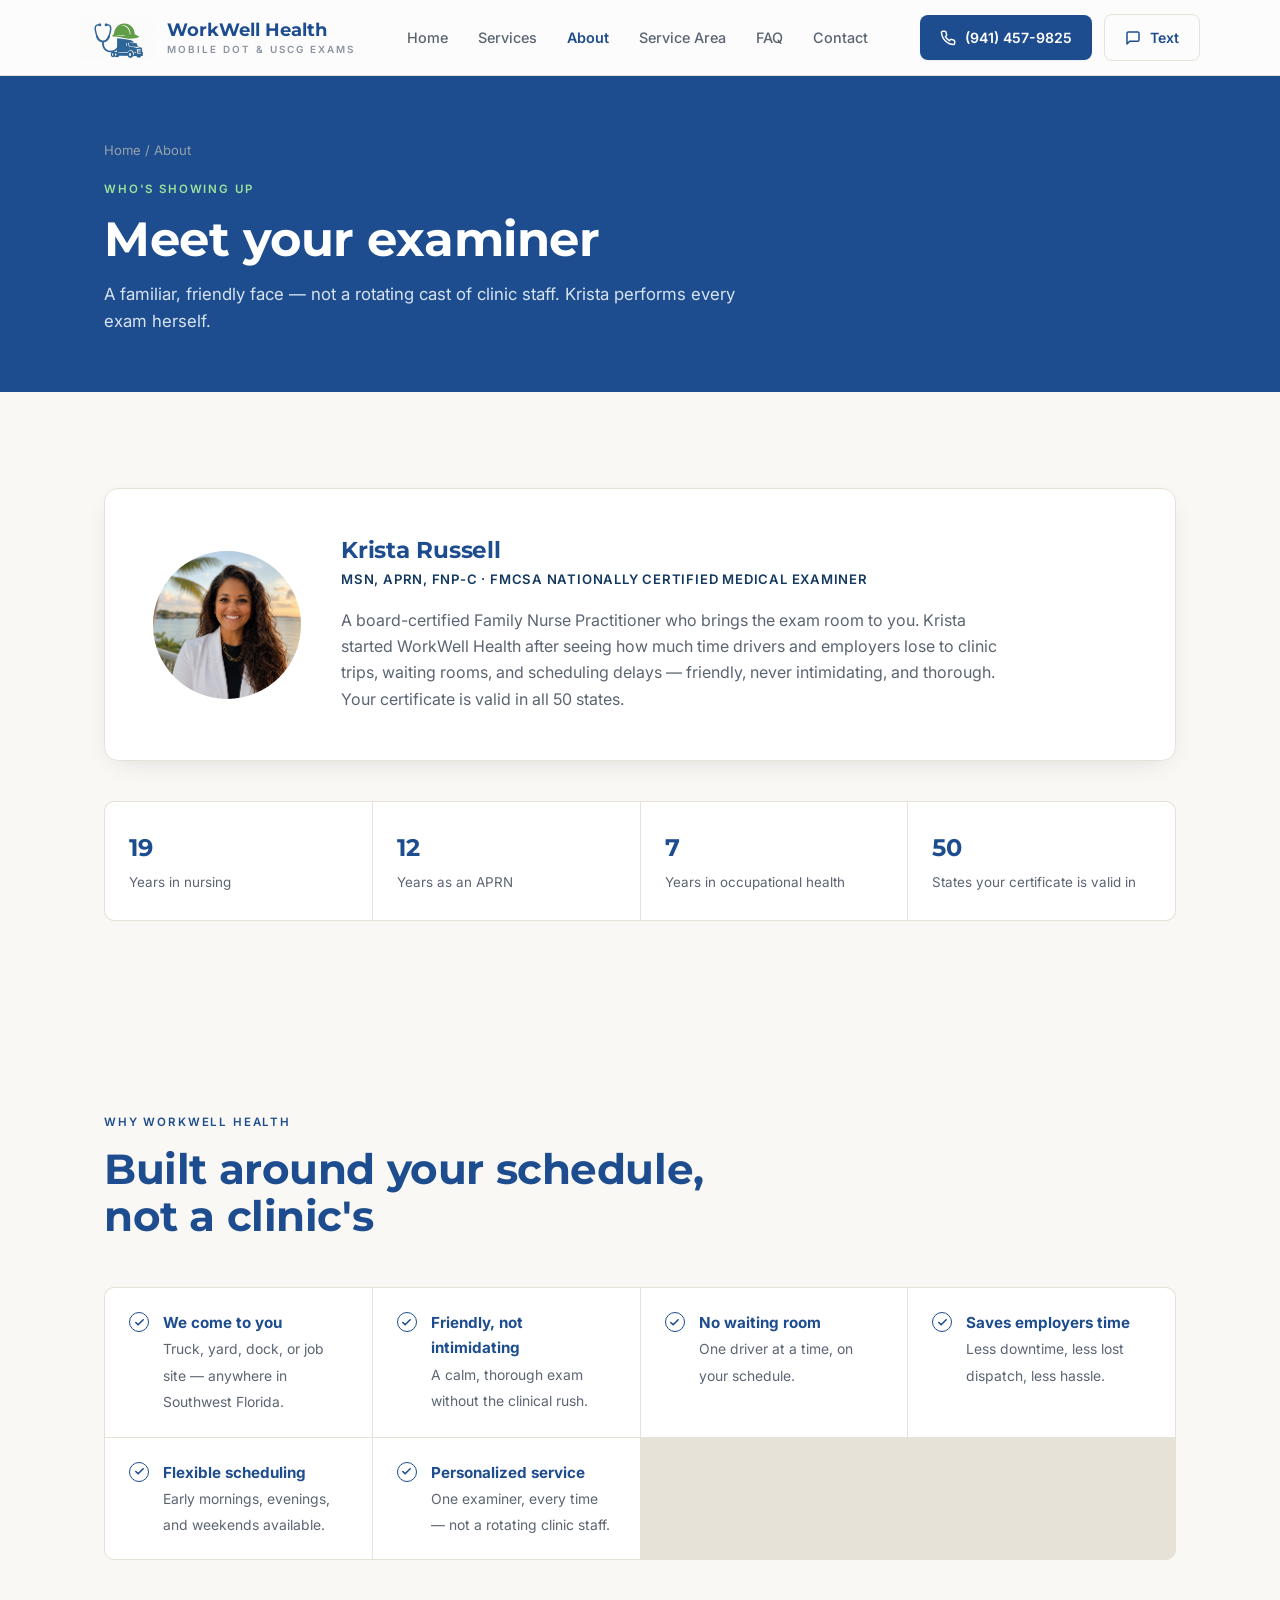
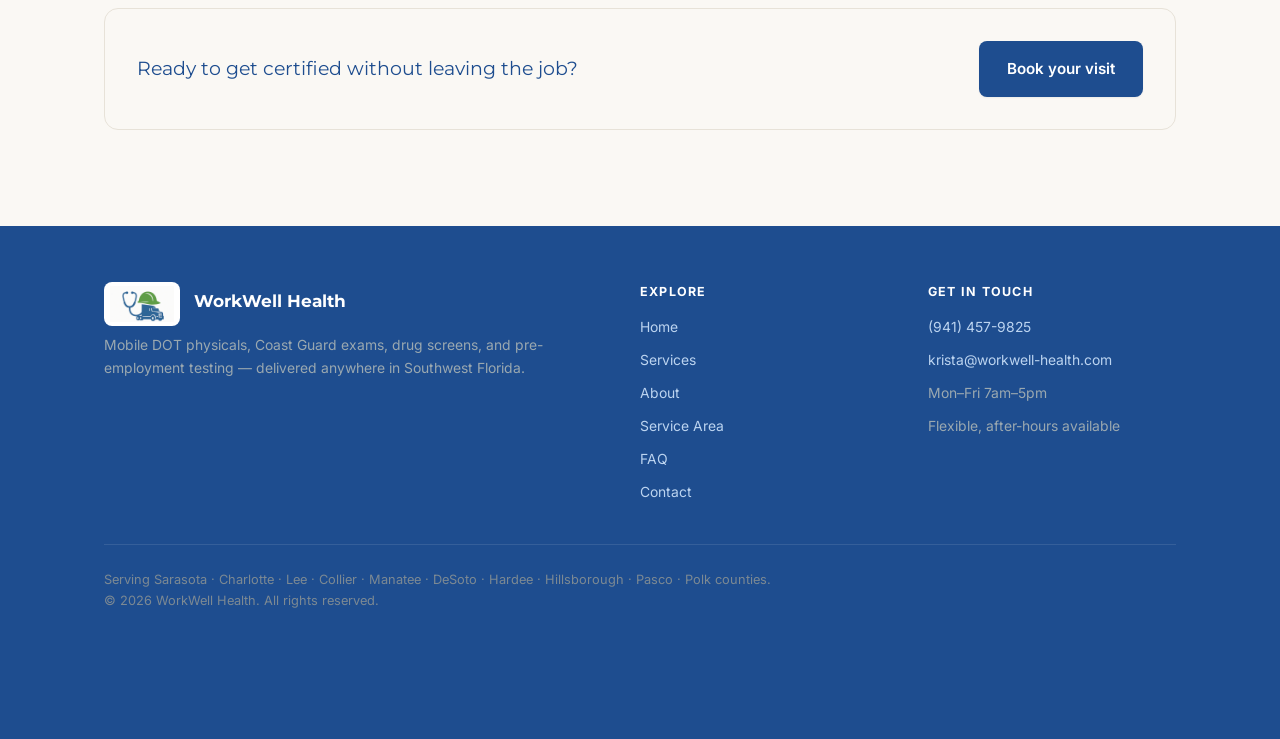
==== commit f01cb296: "Update header tagline to mention USCG exams 'Mobile DOT · SW Florida' -> 'Mobile DOT & USCG Exams'. " ====
--- a/about.html
+++ b/about.html
@@ -39,7 +39,7 @@
     <div class="wrap nav">
       <a class="brand" href="index.html" aria-label="WorkWell Health home">
         <span class="mark"><img src="assets/logo-icon.png" alt="WorkWell Health logo" /></span>
-        <span class="brand-name">WorkWell Health<small>Mobile DOT · SW Florida</small></span>
+        <span class="brand-name">WorkWell Health<small>Mobile DOT &amp; USCG Exams</small></span>
       </a>
       <nav class="main-links" aria-label="Primary">
         <a href="index.html">Home</a>
--- a/styles.css
+++ b/styles.css
@@ -57,12 +57,11 @@
 .btn-sm { padding: 10px 18px; min-height: 40px; font-size: .85rem; }
 
 /* ============ HEADER / NAV ============ */
-header { position: sticky; top: 0; z-index: 50; background: rgba(250, 248, 244, .92); backdrop-filter: blur(10px); border-bottom: 1px solid var(--line); }
+header { position: sticky; top: 0; z-index: 50; background: #fcfcfc; border-bottom: 1px solid var(--line); }
 .nav { display: flex; align-items: center; justify-content: space-between; gap: 16px; padding: 14px 0; }
 .brand { display: flex; align-items: center; gap: 12px; text-decoration: none; }
-.brand .mark { width: 38px; height: 38px; border-radius: 50%; background: #fff; color: #fff; display: grid; place-items: center;
-  font-family: var(--serif); font-size: 1rem; font-weight: 500; flex: none; overflow: hidden; border: 1px solid var(--line); }
-.brand .mark img { width: 100%; height: 100%; object-fit: cover; }
+.brand .mark { height: 42px; width: auto; display: flex; align-items: center; flex: none; }
+.brand .mark img { height: 100%; width: auto; object-fit: contain; display: block; }
 .brand-name { font-family: var(--serif); font-size: 1.15rem; font-weight: 700; color: var(--ink); line-height: 1.1; }
 .brand-name small { display: block; font-family: var(--sans); font-weight: 600; font-size: .62rem; letter-spacing: .2em; color: var(--muted-2); text-transform: uppercase; margin-top: 4px; }
 
@@ -248,8 +247,8 @@
 footer { background: var(--ink); color: #9aa8b0; padding: 56px 0 128px; font-size: .87rem; }
 footer .f-grid { display: grid; grid-template-columns: 2fr 1fr 1fr; gap: 28px 40px; }
 footer .f-brand { display: flex; align-items: center; gap: 14px; max-width: 22rem; margin-bottom: 8px; }
-footer .mark { width: 40px; height: 40px; border-radius: 50%; background: #fff; color: #fff; display: grid; place-items: center; font-family: var(--serif); font-size: 1rem; flex: none; overflow: hidden; }
-footer .mark img { width: 100%; height: 100%; object-fit: cover; }
+footer .mark { height: 44px; width: auto; display: flex; align-items: center; flex: none; background: #fff; padding: 4px 6px; border-radius: 8px; }
+footer .mark img { height: 100%; width: auto; object-fit: contain; display: block; }
 footer strong { color: #fff; font-family: var(--serif); font-weight: 700; font-size: 1.05rem; display: block; margin-bottom: 4px; }
 footer a { color: #bcd4f0; text-decoration: none; }
 footer a:hover { text-decoration: underline; }
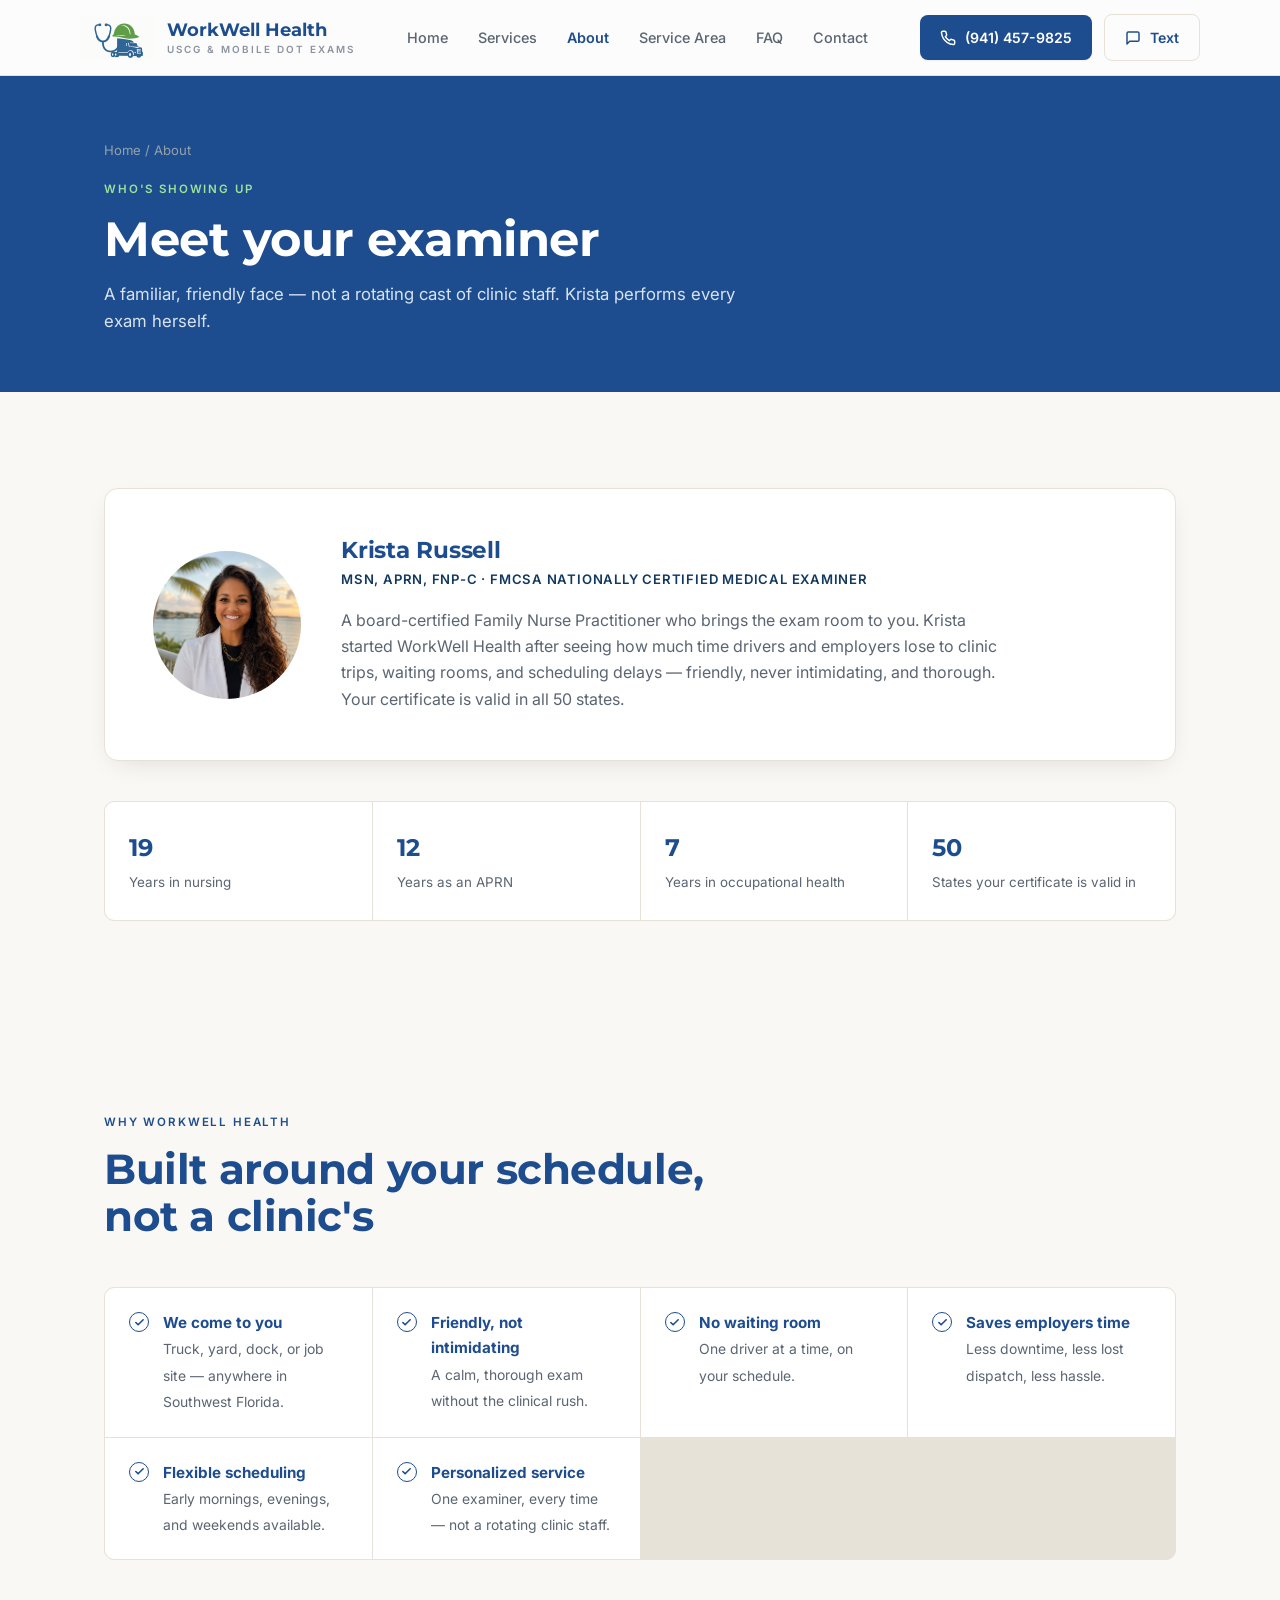
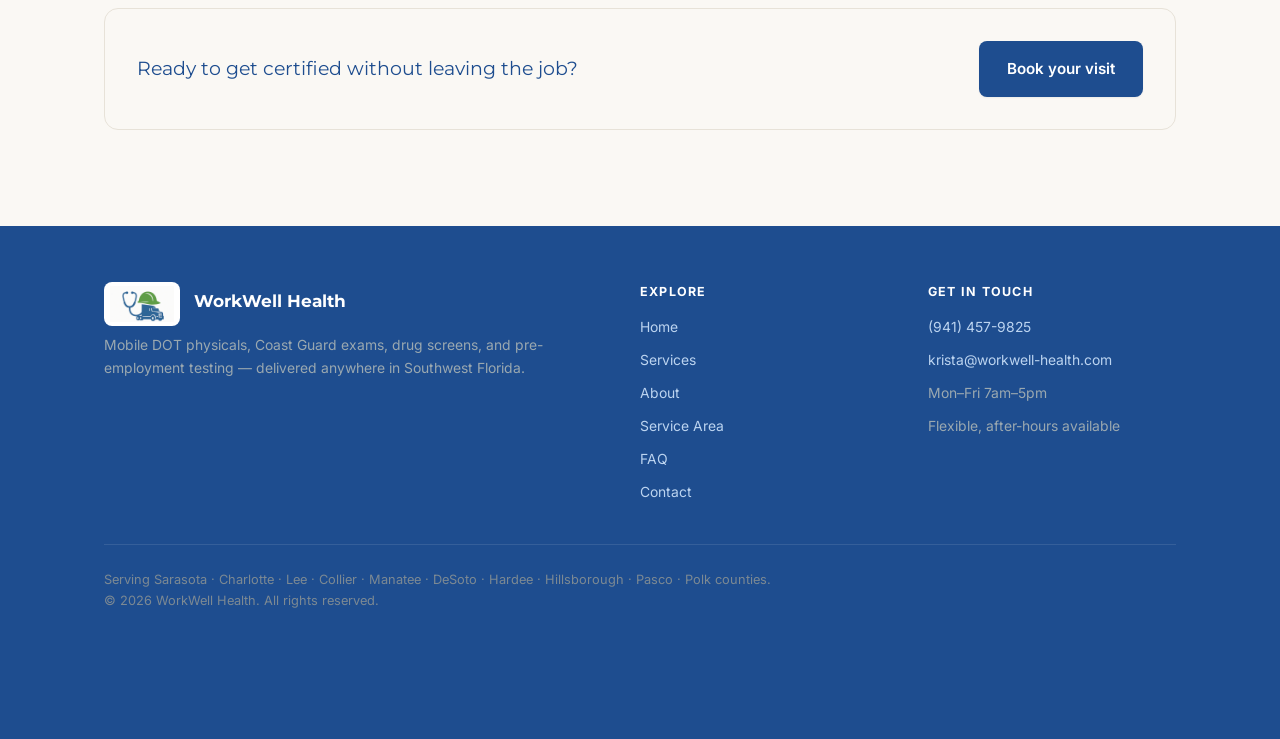
==== commit 06d5d089: "Reorder header tagline to 'USCG & Mobile DOT Exams'" ====
--- a/about.html
+++ b/about.html
@@ -39,7 +39,7 @@
     <div class="wrap nav">
       <a class="brand" href="index.html" aria-label="WorkWell Health home">
         <span class="mark"><img src="assets/logo-icon.png" alt="WorkWell Health logo" /></span>
-        <span class="brand-name">WorkWell Health<small>Mobile DOT &amp; USCG Exams</small></span>
+        <span class="brand-name">WorkWell Health<small>USCG &amp; Mobile DOT Exams</small></span>
       </a>
       <nav class="main-links" aria-label="Primary">
         <a href="index.html">Home</a>
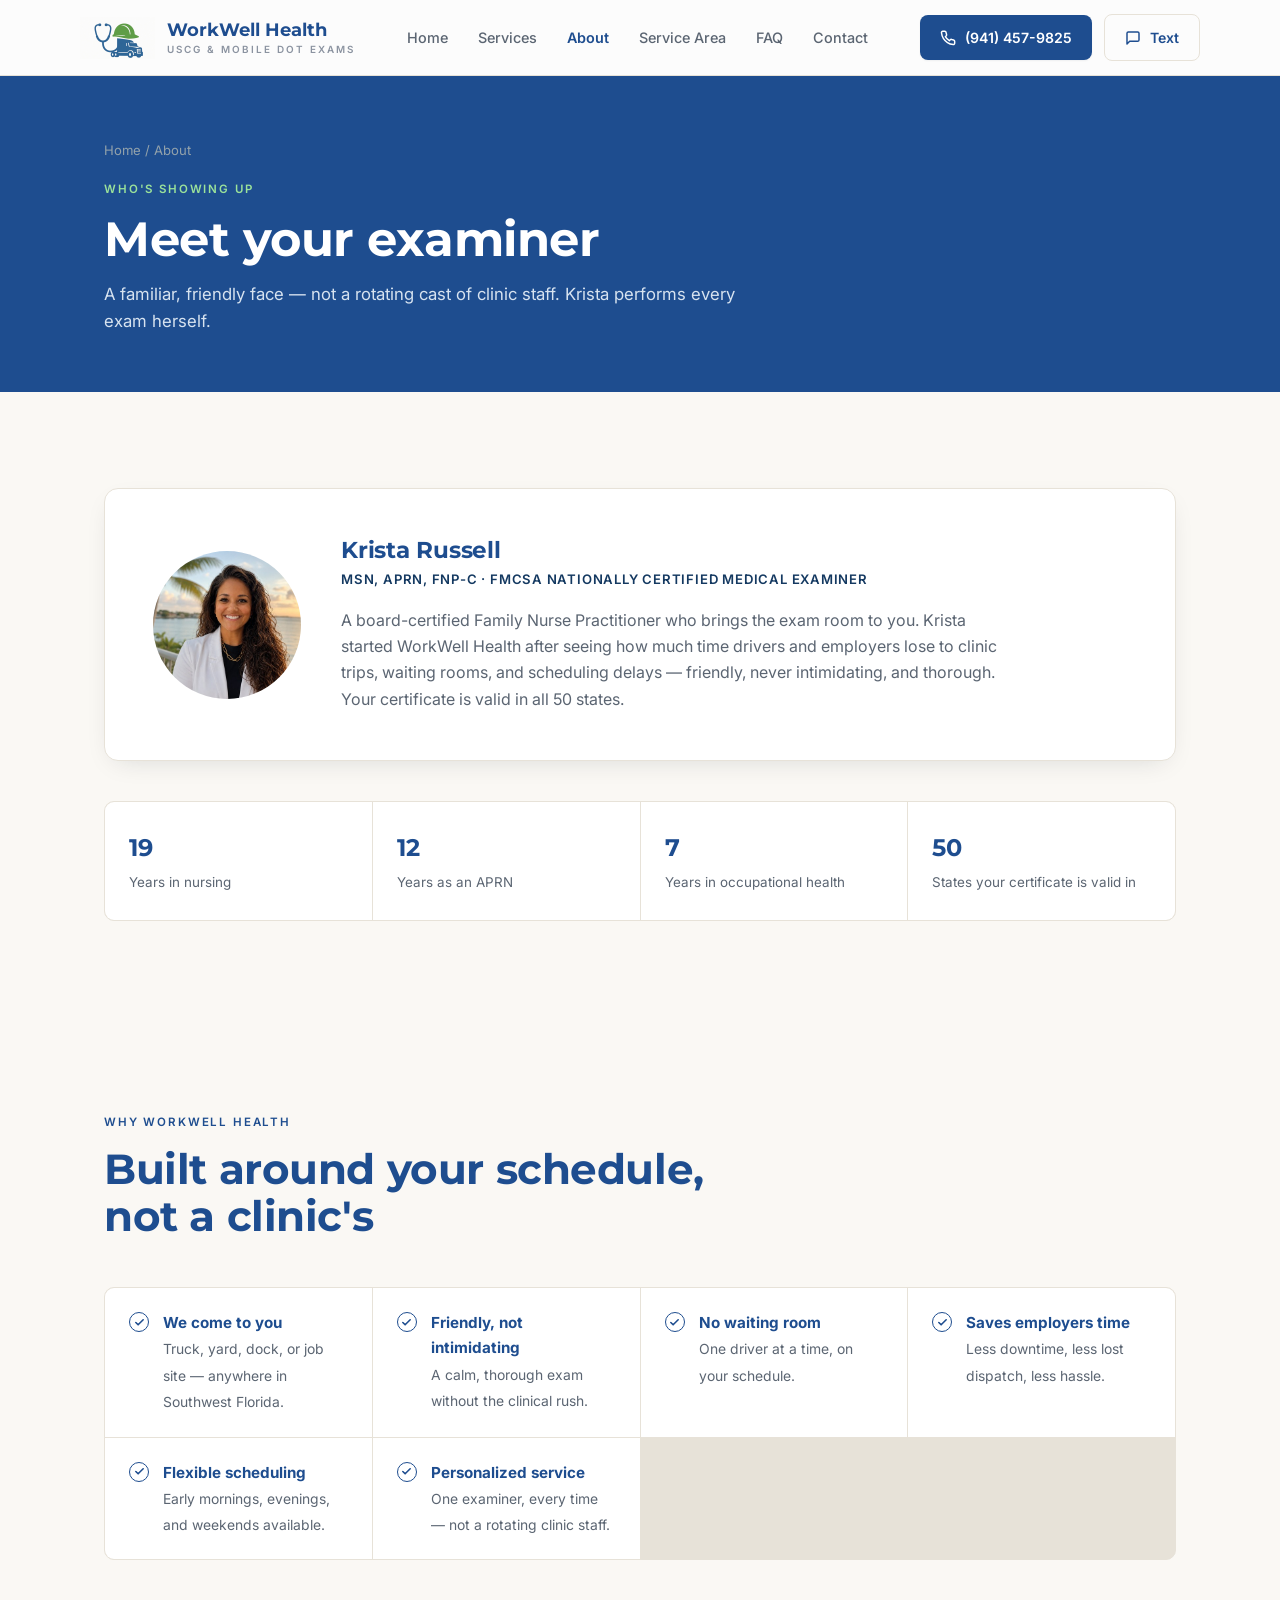
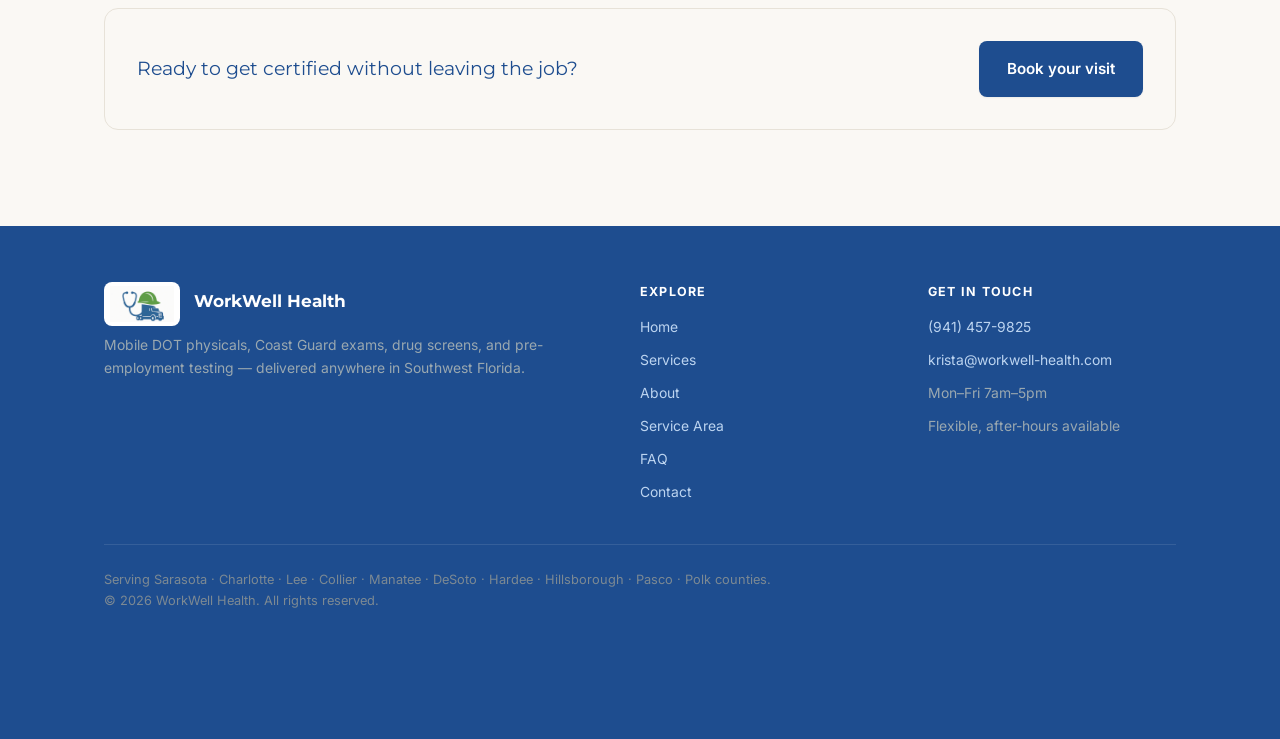
==== commit cb1fd811: "Add og:image (and Twitter Card) meta tags site-wide No page had og:image, so shared links showed no " ====
--- a/about.html
+++ b/about.html
@@ -13,6 +13,12 @@
   <meta property="og:title" content="Meet Krista Russell, FNP-C | WorkWell Health" />
   <meta property="og:description" content="Board-certified Family Nurse Practitioner and FMCSA Nationally Certified Medical Examiner serving Southwest Florida." />
   <meta property="og:url" content="https://workwell-health.com/about.html" />
+  <meta property="og:image" content="https://workwell-health.com/assets/krista-headshot.jpg" />
+  <meta property="og:image:width" content="450" />
+  <meta property="og:image:height" content="450" />
+  <meta property="og:image:alt" content="Krista Russell, FNP-C, WorkWell Health" />
+  <meta name="twitter:card" content="summary_large_image" />
+  <meta name="twitter:image" content="https://workwell-health.com/assets/krista-headshot.jpg" />
 
   <link rel="preconnect" href="https://fonts.googleapis.com" />
   <link rel="preconnect" href="https://fonts.gstatic.com" crossorigin />
--- a/styles.css
+++ b/styles.css
@@ -266,7 +266,7 @@
 .reveal.in { opacity: 1; transform: none; }
 @media (prefers-reduced-motion: reduce) { .reveal { opacity: 1; transform: none; transition: none; } }
 
-@media (max-width: 900px) {
+@media (max-width: 1080px) {
   .main-links { display: none; }
   .menu-btn { display: inline-flex; }
 }
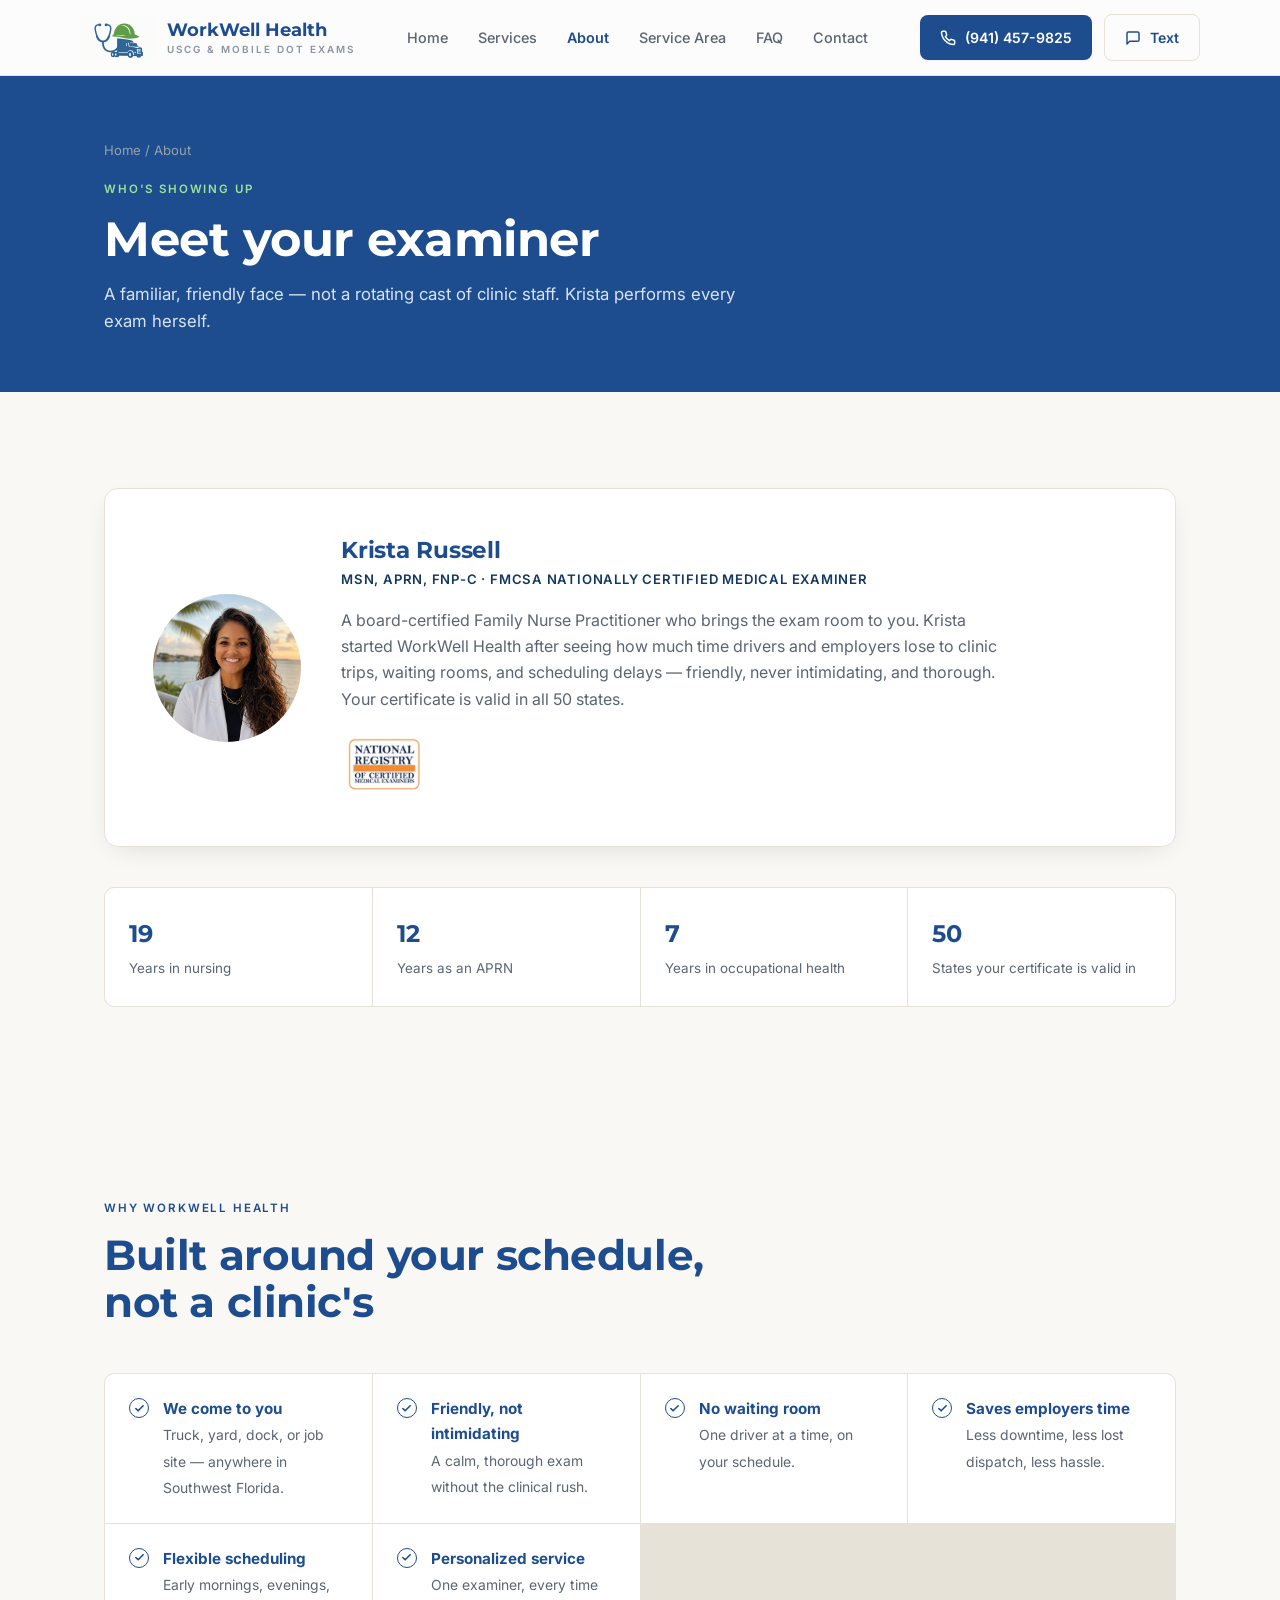
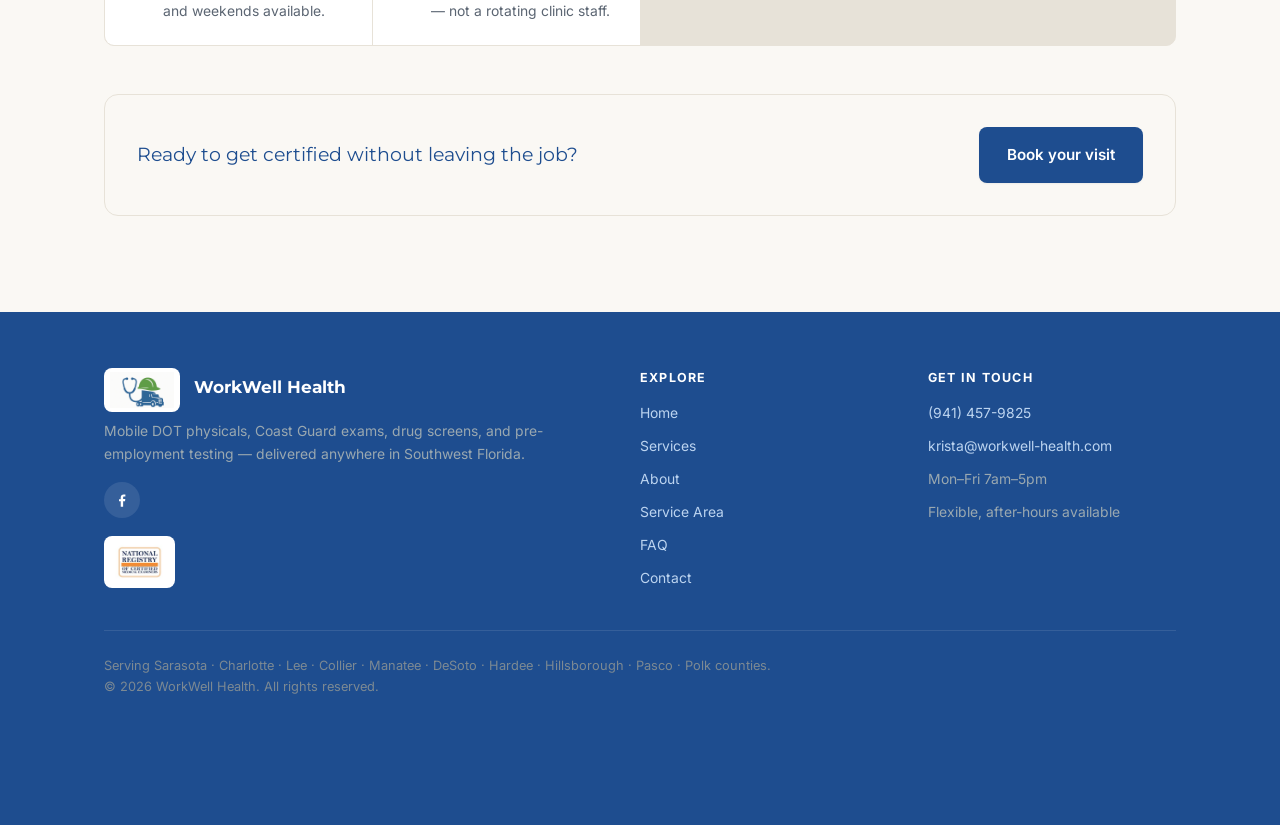
==== commit e968bb08: "Add Facebook link and NRCME seal site-wide Footer now has a Facebook icon (links to Krista's page) a" ====
--- a/about.html
+++ b/about.html
@@ -104,6 +104,7 @@
           <h3>Krista Russell</h3>
           <p class="creds">MSN, APRN, FNP-C · FMCSA Nationally Certified Medical Examiner</p>
           <p>A board-certified Family Nurse Practitioner who brings the exam room to you. Krista started WorkWell Health after seeing how much time drivers and employers lose to clinic trips, waiting rooms, and scheduling delays — friendly, never intimidating, and thorough. Your certificate is valid in all 50 states.</p>
+          <img class="nrcme-badge" src="assets/nrcme-seal.png" alt="National Registry of Certified Medical Examiners, FMCSA" />
         </div>
       </div>
 
@@ -148,6 +149,14 @@
             <strong>WorkWell Health</strong>
           </div>
           <p>Mobile DOT physicals, Coast Guard exams, drug screens, and pre-employment testing — delivered anywhere in Southwest Florida.</p>
+          <div class="f-follow">
+            <a href="https://www.facebook.com/share/19DjSehc8E/?mibextid=wwXIfr" target="_blank" rel="noopener" aria-label="WorkWell Health on Facebook">
+              <svg width="18" height="18" viewBox="0 0 24 24" fill="currentColor"><path d="M13.5 21v-7.4h2.5l.4-2.9h-2.9v-1.9c0-.8.2-1.4 1.4-1.4h1.6V4.8c-.3 0-1.2-.1-2.3-.1-2.3 0-3.9 1.4-3.9 4v2.2H8v2.9h2.3V21h3.2z"/></svg>
+            </a>
+          </div>
+          <div class="f-badge">
+            <img src="assets/nrcme-seal.png" alt="National Registry of Certified Medical Examiners, FMCSA" />
+          </div>
         </div>
         <div>
           <h4>Explore</h4>
--- a/styles.css
+++ b/styles.css
@@ -150,6 +150,7 @@
 .card-ex .who h3 { font-size: 1.45rem; }
 .card-ex .who .creds { font-weight: 600; color: var(--teal-deep); font-size: .82rem; text-transform: uppercase; letter-spacing: .06em; margin: 6px 0 16px; }
 .card-ex .who p { color: var(--muted); max-width: 42rem; }
+.card-ex .who .nrcme-badge { height: 68px; width: auto; margin-top: 18px; display: block; }
 .credentials-list { display: grid; grid-template-columns: repeat(auto-fit, minmax(200px, 1fr)); gap: 1px; background: var(--line); border: 1px solid var(--line); border-radius: var(--radius); overflow: hidden; margin-top: 40px; }
 .credentials-list .item { background: var(--card); padding: 26px 24px; }
 .credentials-list .item strong { display: block; font-family: var(--serif); font-size: 1.5rem; color: var(--ink); }
@@ -250,6 +251,11 @@
 footer .mark { height: 44px; width: auto; display: flex; align-items: center; flex: none; background: #fff; padding: 4px 6px; border-radius: 8px; }
 footer .mark img { height: 100%; width: auto; object-fit: contain; display: block; }
 footer strong { color: #fff; font-family: var(--serif); font-weight: 700; font-size: 1.05rem; display: block; margin-bottom: 4px; }
+footer .f-follow { display: flex; gap: 10px; margin-top: 16px; }
+footer .f-follow a { display: flex; align-items: center; justify-content: center; width: 36px; height: 36px; border-radius: 50%; background: rgba(255,255,255,.1); color: #fff; flex: none; }
+footer .f-follow a:hover { background: rgba(255,255,255,.2); }
+footer .f-badge { margin-top: 18px; }
+footer .f-badge img { height: 52px; width: auto; background: #fff; padding: 6px 10px; border-radius: 8px; display: block; }
 footer a { color: #bcd4f0; text-decoration: none; }
 footer a:hover { text-decoration: underline; }
 footer h4 { font-family: var(--sans); font-size: .78rem; font-weight: 700; text-transform: uppercase; letter-spacing: .1em; color: #fff; margin-bottom: 14px; }
@@ -281,6 +287,7 @@
   .hero .facts { grid-template-columns: 1fr; gap: 20px; }
   .card-ex { padding: 32px 24px; flex-direction: column; text-align: center; }
   .card-ex .who p { max-width: none; }
+  .card-ex .who .nrcme-badge { margin-left: auto; margin-right: auto; }
   footer .f-grid { grid-template-columns: 1fr; }
   .faq-cta { flex-direction: column; align-items: flex-start; }
 }
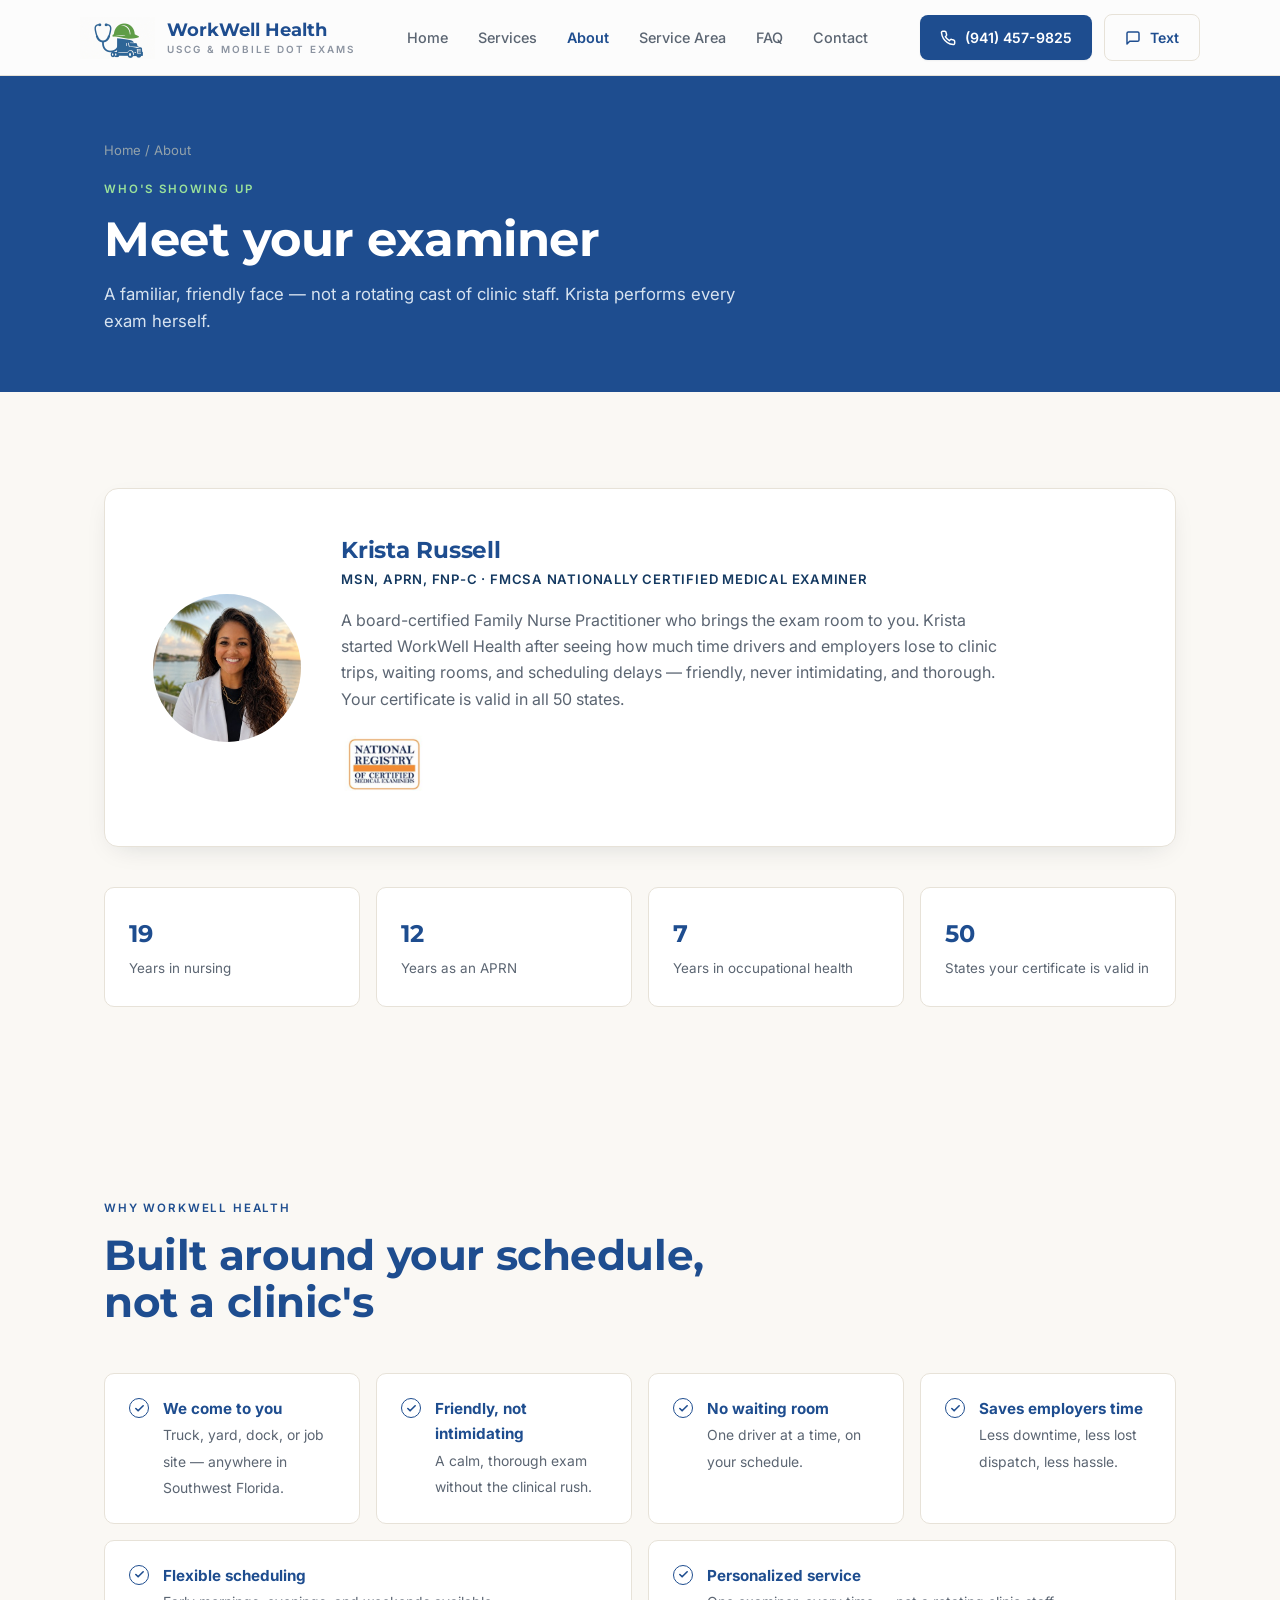
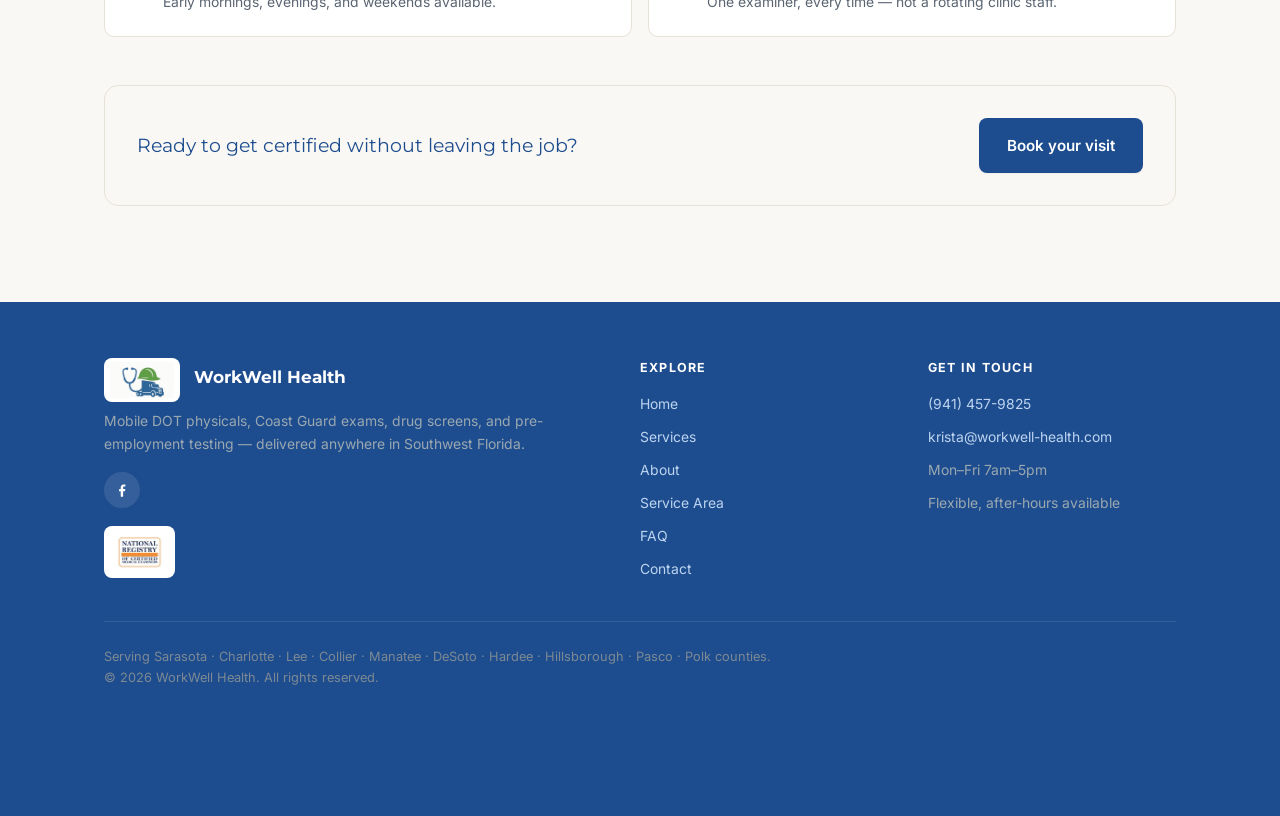
==== commit b55c7900: "Change every 'certified examiner' to 'certified medical examiner' site-wide Covers titles, meta desc" ====
--- a/about.html
+++ b/about.html
@@ -4,7 +4,7 @@
   <meta charset="UTF-8" />
   <meta name="viewport" content="width=device-width, initial-scale=1.0" />
 
-  <title>Meet Krista Russell, FNP-C | Your FMCSA Certified Examiner | WorkWell Health</title>
+  <title>Meet Krista Russell, FNP-C | Your FMCSA Certified Medical Examiner | WorkWell Health</title>
   <meta name="description" content="Krista Russell, MSN, APRN, FNP-C — a board-certified Family Nurse Practitioner and FMCSA Nationally Certified Medical Examiner with 19 years in nursing and 7 in occupational health, serving Southwest Florida." />
   <link rel="canonical" href="https://workwell-health.com/about.html" />
   <meta name="robots" content="index, follow" />
--- a/styles.css
+++ b/styles.css
@@ -109,9 +109,9 @@
 
 /* ============ QUICK LINKS (home) ============ */
 .quicklinks { background: var(--card); }
-.ql-grid { display: grid; grid-template-columns: repeat(auto-fit, minmax(220px, 1fr)); gap: 1px; background: var(--line); border: 1px solid var(--line); border-radius: var(--radius); overflow: hidden; }
-.ql-card { background: var(--card); padding: 30px 26px; text-decoration: none; color: var(--ink); transition: background-color .2s ease; display: flex; flex-direction: column; gap: 14px; }
-.ql-card:hover { background: var(--paper); }
+.ql-grid { display: flex; flex-wrap: wrap; justify-content: center; gap: 20px; }
+.ql-card { flex: 1 1 220px; max-width: 640px; background: var(--card); padding: 30px 26px; text-decoration: none; color: var(--ink); transition: background-color .2s ease, box-shadow .2s ease; display: flex; flex-direction: column; gap: 14px; border: 1px solid var(--line); border-radius: var(--radius); }
+.ql-card:hover { background: var(--paper); box-shadow: var(--shadow-sm); }
 .ql-card .ico { width: 40px; height: 40px; border-radius: 50%; background: rgba(30,77,143,.09); display: grid; place-items: center; color: var(--teal-deep); }
 .ql-card h3 { font-size: 1.05rem; }
 .ql-card p { font-size: .87rem; color: var(--muted); flex: 1; }
@@ -124,17 +124,17 @@
 .band svg { color: var(--teal); flex: none; }
 
 /* ============ STEPS ============ */
-.steps-grid { display: grid; grid-template-columns: repeat(auto-fit, minmax(260px, 1fr)); gap: 2px; background: var(--line); border: 1px solid var(--line); border-radius: var(--radius); overflow: hidden; }
-.step { background: var(--card); padding: 40px 32px; }
+.steps-grid { display: flex; flex-wrap: wrap; justify-content: center; gap: 20px; }
+.step { flex: 1 1 260px; max-width: 640px; background: var(--card); padding: 40px 32px; border: 1px solid var(--line); border-radius: var(--radius); }
 .step .num { font-family: var(--serif); font-size: .95rem; color: var(--teal); font-weight: 500; margin-bottom: 18px; }
 .step h3 { margin-bottom: 10px; }
 .step p { color: var(--muted); font-size: .95rem; }
 
 /* ============ SERVICES ============ */
 .services { background: var(--card); }
-.svc-grid { display: grid; grid-template-columns: repeat(auto-fit, minmax(230px, 1fr)); gap: 1px; background: var(--line); border: 1px solid var(--line); border-radius: var(--radius); overflow: hidden; }
-.svc { background: var(--card); padding: 32px 28px; transition: background-color .2s ease; }
-.svc:hover { background: var(--paper); }
+.svc-grid { display: flex; flex-wrap: wrap; justify-content: center; gap: 20px; }
+.svc { flex: 1 1 230px; max-width: 640px; background: var(--card); padding: 32px 28px; transition: background-color .2s ease, box-shadow .2s ease; border: 1px solid var(--line); border-radius: var(--radius); }
+.svc:hover { background: var(--paper); box-shadow: var(--shadow-sm); }
 .svc .ico { width: 40px; height: 40px; border-radius: 50%; background: rgba(30,77,143,.09); display: grid; place-items: center; color: var(--teal-deep); margin-bottom: 20px; }
 .svc h3 { font-size: 1.08rem; margin-bottom: 8px; }
 .svc p { font-size: .9rem; color: var(--muted); }
@@ -151,8 +151,8 @@
 .card-ex .who .creds { font-weight: 600; color: var(--teal-deep); font-size: .82rem; text-transform: uppercase; letter-spacing: .06em; margin: 6px 0 16px; }
 .card-ex .who p { color: var(--muted); max-width: 42rem; }
 .card-ex .who .nrcme-badge { height: 68px; width: auto; margin-top: 18px; display: block; }
-.credentials-list { display: grid; grid-template-columns: repeat(auto-fit, minmax(200px, 1fr)); gap: 1px; background: var(--line); border: 1px solid var(--line); border-radius: var(--radius); overflow: hidden; margin-top: 40px; }
-.credentials-list .item { background: var(--card); padding: 26px 24px; }
+.credentials-list { display: flex; flex-wrap: wrap; justify-content: center; gap: 16px; margin-top: 40px; }
+.credentials-list .item { flex: 1 1 200px; max-width: 460px; background: var(--card); padding: 26px 24px; border: 1px solid var(--line); border-radius: var(--radius); }
 .credentials-list .item strong { display: block; font-family: var(--serif); font-size: 1.5rem; color: var(--ink); }
 .credentials-list .item span { font-size: .84rem; color: var(--muted); }
 
@@ -166,8 +166,8 @@
 .chips span, .chips a { background: rgba(255,255,255,.06); border: 1px solid rgba(255,255,255,.16); border-radius: 6px; padding: 9px 16px; font-weight: 500; font-size: .87rem; color: #dfe6ea; text-decoration: none; }
 .chips span.hot, .chips a.hot { background: rgba(76,175,80,.18); border-color: rgba(76,175,80,.55); color: #c8f0c0; }
 .area p.counties { margin-top: 28px; color: #93a2ab; font-size: .88rem; max-width: 44rem; }
-.county-grid { display: grid; grid-template-columns: repeat(auto-fit, minmax(200px, 1fr)); gap: 1px; background: rgba(255,255,255,.1); border: 1px solid rgba(255,255,255,.1); border-radius: var(--radius); overflow: hidden; margin-top: 40px; }
-.county-grid .item { background: rgba(255,255,255,.03); padding: 22px 24px; }
+.county-grid { display: flex; flex-wrap: wrap; justify-content: center; gap: 12px; margin-top: 40px; }
+.county-grid .item { flex: 1 1 200px; max-width: 460px; background: rgba(255,255,255,.03); padding: 22px 24px; border: 1px solid rgba(255,255,255,.12); border-radius: var(--radius); }
 .county-grid .item strong { display: block; font-size: 1rem; color: #fff; margin-bottom: 4px; }
 .county-grid .item span { font-size: .82rem; color: #93a2ab; }
 
@@ -201,8 +201,8 @@
 }
 
 /* ============ CHECKLIST ============ */
-.check-grid { display: grid; grid-template-columns: repeat(auto-fit, minmax(255px, 1fr)); gap: 1px; background: var(--line); border: 1px solid var(--line); border-radius: var(--radius); overflow: hidden; }
-.check { display: flex; gap: 14px; align-items: flex-start; background: var(--card); padding: 22px 24px; }
+.check-grid { display: flex; flex-wrap: wrap; justify-content: center; gap: 16px; }
+.check { flex: 1 1 255px; max-width: 640px; display: flex; gap: 14px; align-items: flex-start; background: var(--card); padding: 22px 24px; border: 1px solid var(--line); border-radius: var(--radius); }
 .check .tick { width: 20px; height: 20px; border-radius: 50%; border: 1.5px solid var(--teal); color: var(--teal); display: grid; place-items: center; flex: none; margin-top: 2px; }
 .check strong { display: block; font-size: .95rem; }
 .check span { font-size: .87rem; color: var(--muted); }
